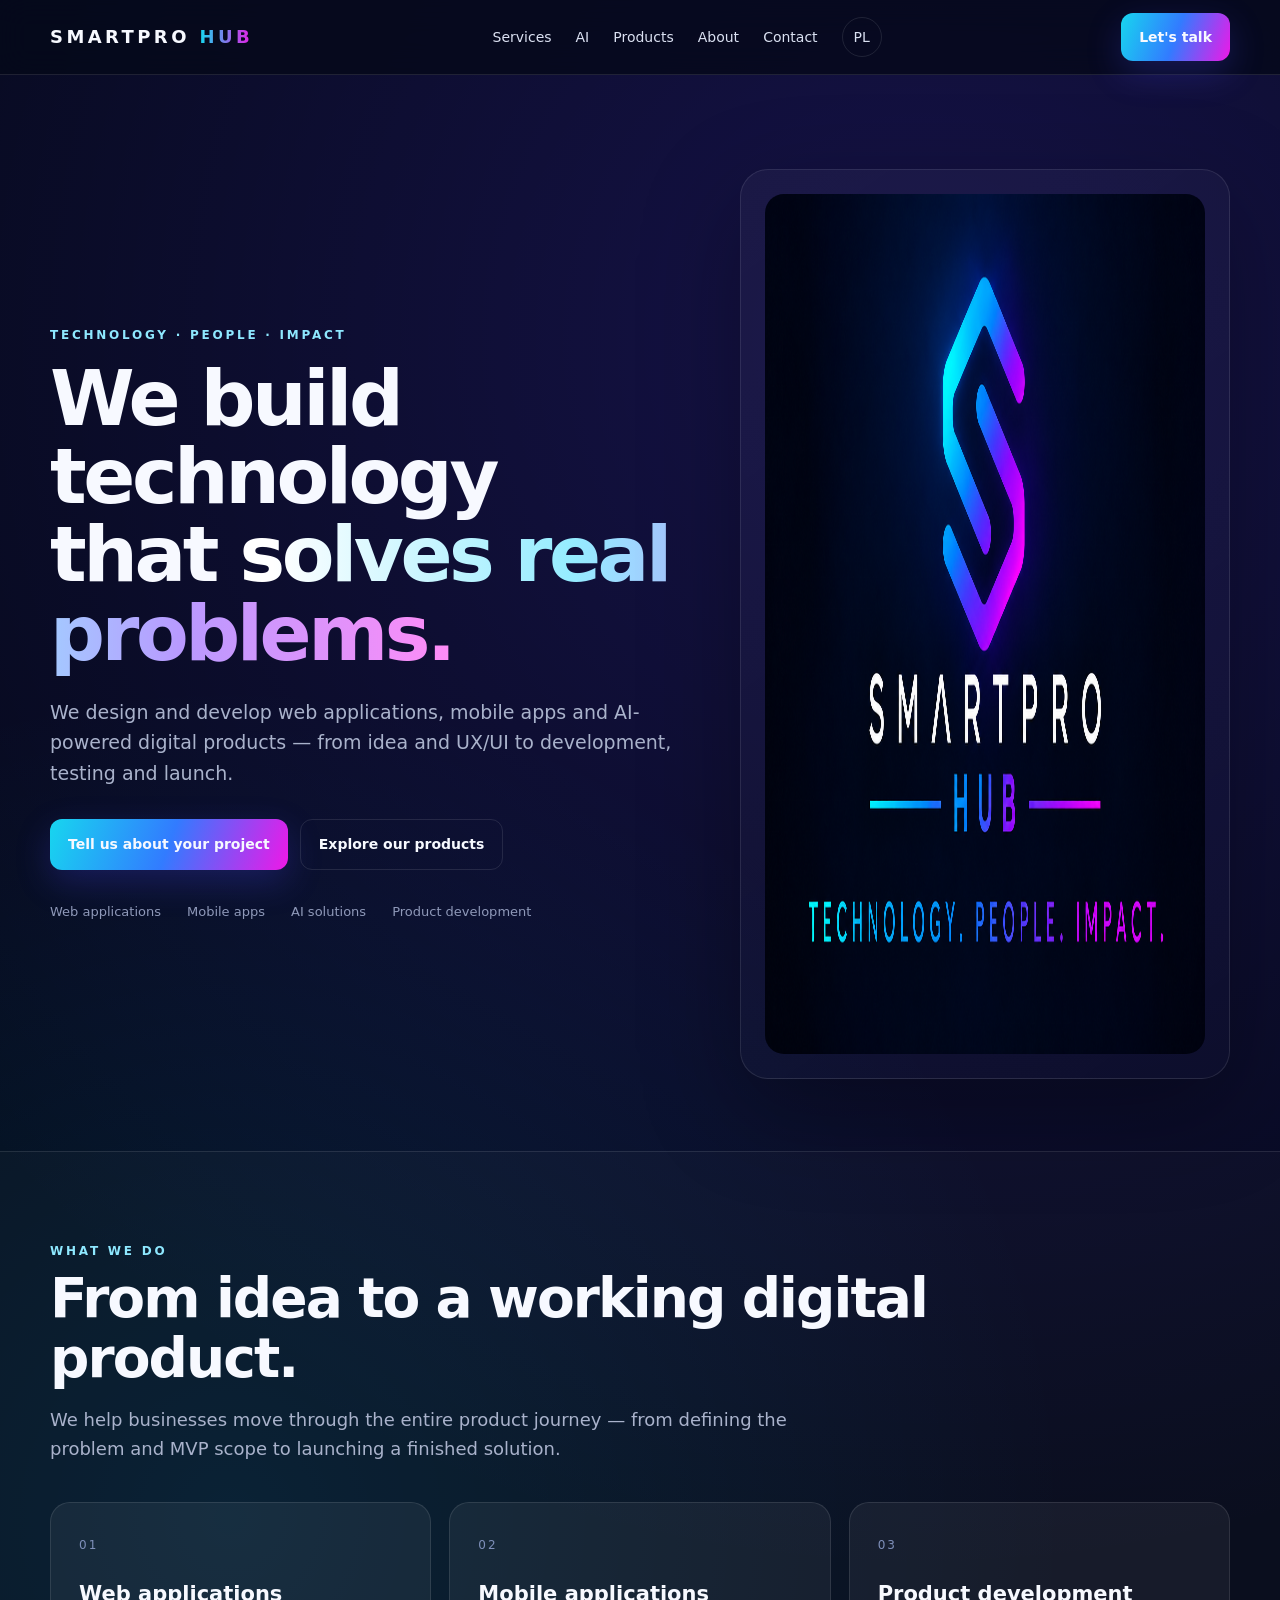
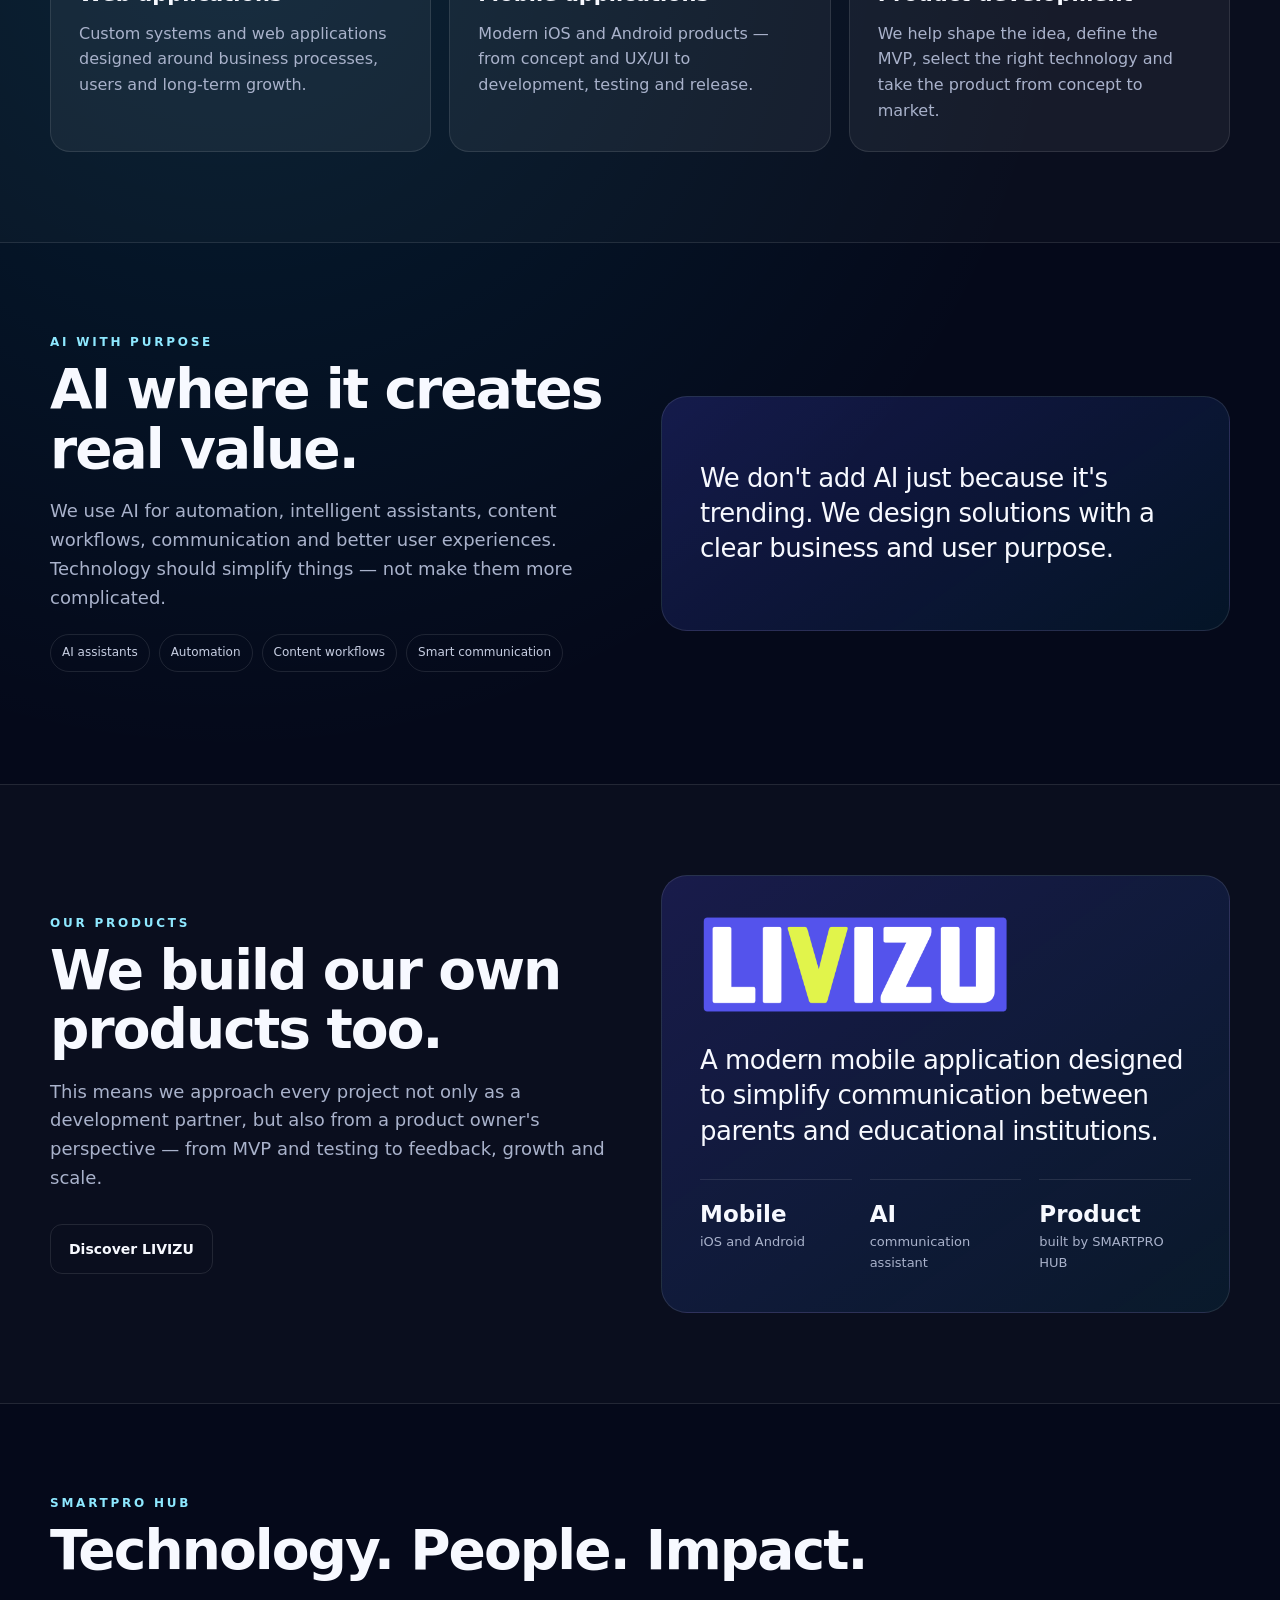
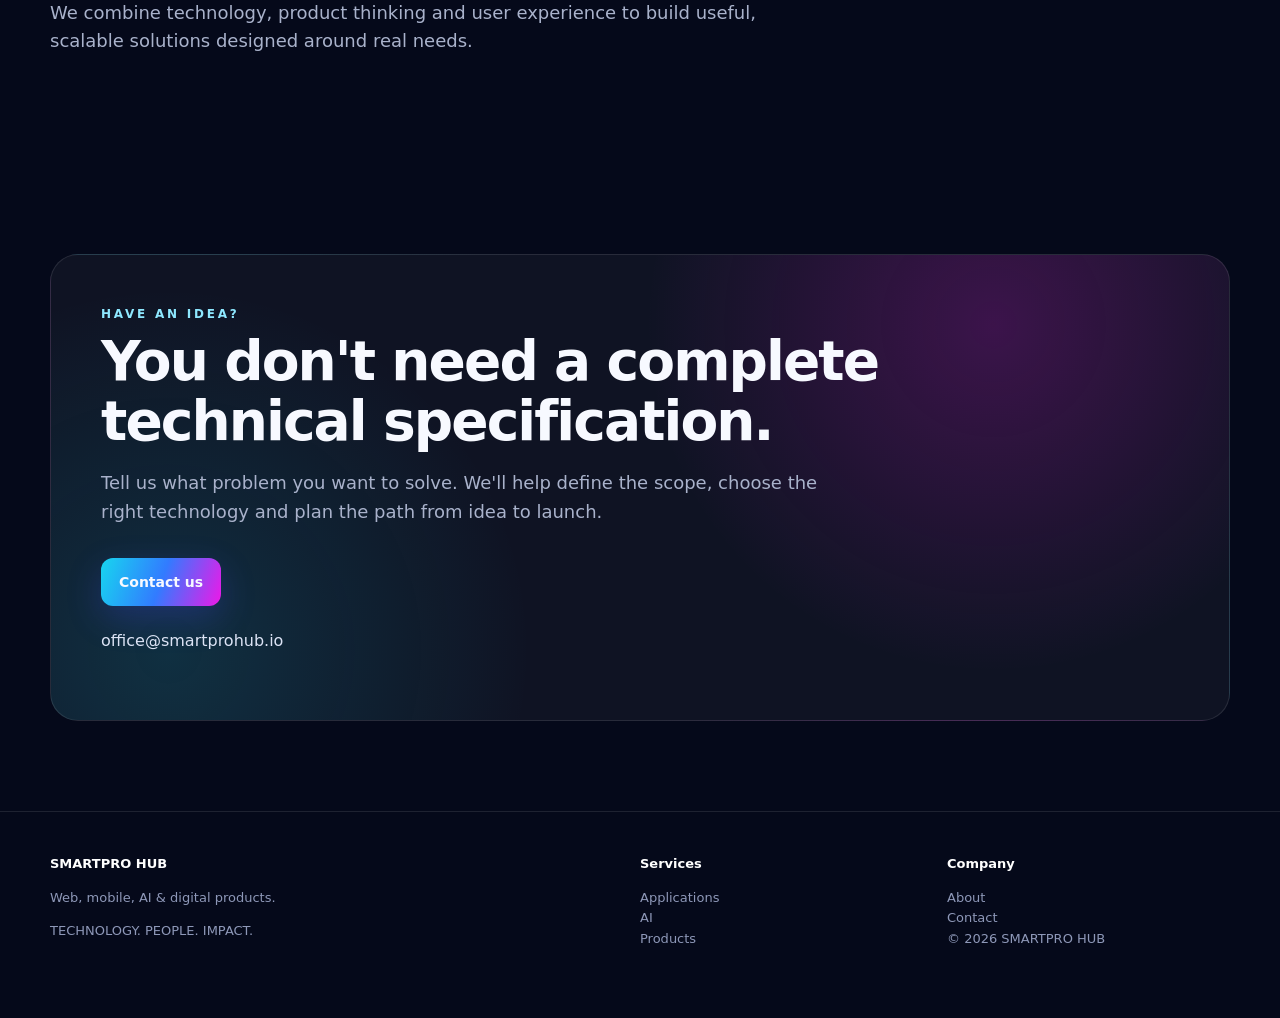
==== en/index.html @ 70608270 "Update contact email address" ====
<!doctype html><html lang="en"><head><meta charset="utf-8"><meta name="viewport" content="width=device-width,initial-scale=1"><title>SMARTPRO HUB | Web, Mobile & AI Development</title><meta name="description" content="SMARTPRO HUB designs and develops web and mobile applications and AI-powered digital products. From idea and UX/UI to development, testing and launch."><meta name="robots" content="index,follow,max-image-preview:large"><link rel="canonical" href="https://smartprohub.io/en/"><link rel="alternate" hreflang="pl" href="https://smartprohub.io/"><link rel="alternate" hreflang="en" href="https://smartprohub.io/en/"><link rel="alternate" hreflang="x-default" href="https://smartprohub.io/"><meta property="og:type" content="website"><meta property="og:title" content="SMARTPRO HUB | Web, Mobile & AI Development"><meta property="og:description" content="We build web applications, mobile apps and AI-powered digital products."><meta property="og:url" content="https://smartprohub.io/en/"><meta property="og:image" content="https://smartprohub.io/assets/smartprohub-logo.png"><meta name="twitter:card" content="summary_large_image"><link rel="stylesheet" href="/assets/style.css"><script type="application/ld+json">{"@context":"https://schema.org","@type":"Organization","name":"SMARTPRO HUB","url":"https://smartprohub.io/","logo":"https://smartprohub.io/assets/smartprohub-logo.png","description":"Web and mobile application development and AI-powered digital products."}</script></head><body>
<header class="nav"><div class="container navin"><a class="brand" href="/en/">SMARTPRO <span>HUB</span></a><nav class="menu"><a href="#services">Services</a><a href="#ai">AI</a><a href="#products">Products</a><a href="#about">About</a><a href="#contact">Contact</a><a class="lang" href="/" hreflang="pl">PL</a></nav><a class="navcta" href="#contact">Let's talk</a><a class="mobile lang" href="/">PL</a></div></header>
<main><section class="hero"><div class="container hero-grid"><div><div class="eyebrow">TECHNOLOGY · PEOPLE · IMPACT</div><h1>We build technology that <span class="gradient">solves real problems.</span></h1><p class="lead">We design and develop web applications, mobile apps and AI-powered digital products — from idea and UX/UI to development, testing and launch.</p><div class="actions"><a class="btn" href="#contact">Tell us about your project</a><a class="btn alt" href="#products">Explore our products</a></div><div class="trust"><span>Web applications</span><span>Mobile apps</span><span>AI solutions</span><span>Product development</span></div></div><div class="hero-logo"><img src="/assets/smartprohub-logo.png" alt="SMARTPRO HUB — Technology. People. Impact." width="1720" height="860"></div></div></section>
<section id="services" class="section altbg"><div class="container"><div class="eyebrow">What we do</div><h2>From idea to a working digital product.</h2><p class="section-intro">We help businesses move through the entire product journey — from defining the problem and MVP scope to launching a finished solution.</p><div class="cards"><article class="card"><span class="num">01</span><h3>Web applications</h3><p>Custom systems and web applications designed around business processes, users and long-term growth.</p></article><article class="card"><span class="num">02</span><h3>Mobile applications</h3><p>Modern iOS and Android products — from concept and UX/UI to development, testing and release.</p></article><article class="card"><span class="num">03</span><h3>Product development</h3><p>We help shape the idea, define the MVP, select the right technology and take the product from concept to market.</p></article></div></div></section>
<section id="ai" class="section"><div class="container two"><div><div class="eyebrow">AI with purpose</div><h2>AI where it creates real value.</h2><p class="section-intro">We use AI for automation, intelligent assistants, content workflows, communication and better user experiences. Technology should simplify things — not make them more complicated.</p><div class="tags"><span class="tag">AI assistants</span><span class="tag">Automation</span><span class="tag">Content workflows</span><span class="tag">Smart communication</span></div></div><div class="productbox"><p class="quote">We don't add AI just because it's trending. We design solutions with a clear business and user purpose.</p></div></div></section>
<section id="products" class="section altbg"><div class="container two"><div><div class="eyebrow">Our products</div><h2>We build our own products too.</h2><p class="section-intro">This means we approach every project not only as a development partner, but also from a product owner's perspective — from MVP and testing to feedback, growth and scale.</p><div class="actions"><a class="btn alt" href="https://livizu.pl/" target="_blank" rel="noopener">Discover LIVIZU</a></div></div><div class="productbox"><img class="productlogo" src="/assets/livizu-logo.png" alt="LIVIZU"><p class="quote">A modern mobile application designed to simplify communication between parents and educational institutions.</p><div class="stats"><div class="stat"><b>Mobile</b><span>iOS and Android</span></div><div class="stat"><b>AI</b><span>communication assistant</span></div><div class="stat"><b>Product</b><span>built by SMARTPRO HUB</span></div></div></div></div></section>
<section id="about" class="section"><div class="container"><div class="eyebrow">SMARTPRO HUB</div><h2>Technology. People. Impact.</h2><p class="section-intro">We combine technology, product thinking and user experience to build useful, scalable solutions designed around real needs.</p></div></section>
<section id="contact" class="section"><div class="container cta"><div class="eyebrow">Have an idea?</div><h2>You don't need a complete technical specification.</h2><p class="section-intro">Tell us what problem you want to solve. We'll help define the scope, choose the right technology and plan the path from idea to launch.</p><div class="actions"><a class="btn" href="mailto:office@smartprohub.io?subject=Project%20inquiry">Contact us</a></div><p class="contactline">office@smartprohub.io</p></div></section></main>
<footer class="footer"><div class="container footer-grid"><div><strong>SMARTPRO HUB</strong><p>Web, mobile, AI & digital products.</p><p>TECHNOLOGY. PEOPLE. IMPACT.</p></div><div><strong>Services</strong><p><a href="#services">Applications</a><br><a href="#ai">AI</a><br><a href="#products">Products</a></p></div><div><strong>Company</strong><p><a href="#about">About</a><br><a href="#contact">Contact</a><br>© <span data-year></span> SMARTPRO HUB</p></div></div></footer><script src="/assets/app.js"></script></body></html>
---- assets/style.css ----
:root{--bg:#05091a;--bg2:#0a1028;--text:#f7f9ff;--muted:#a9b2cb;--line:rgba(255,255,255,.10);--cyan:#17d6ef;--blue:#327bff;--violet:#7e45ff;--magenta:#ef18e7;--card:rgba(255,255,255,.055);--max:1180px}
*{box-sizing:border-box}html{scroll-behavior:smooth}body{margin:0;font-family:Inter,ui-sans-serif,system-ui,-apple-system,BlinkMacSystemFont,"Segoe UI",sans-serif;background:radial-gradient(circle at 72% 8%,rgba(88,55,255,.20),transparent 31%),radial-gradient(circle at 18% 36%,rgba(0,216,255,.10),transparent 29%),var(--bg);color:var(--text);line-height:1.6}a{color:inherit;text-decoration:none}img{max-width:100%;display:block}.container{width:min(calc(100% - 40px),var(--max));margin:auto}.nav{position:sticky;top:0;z-index:50;background:rgba(5,9,26,.82);backdrop-filter:blur(15px);border-bottom:1px solid var(--line)}.navin{height:74px;display:flex;align-items:center;justify-content:space-between;gap:24px}.brand{font-weight:800;letter-spacing:.19em;font-size:18px}.brand span{background:linear-gradient(90deg,var(--cyan),var(--magenta));-webkit-background-clip:text;color:transparent}.menu{display:flex;gap:24px;align-items:center;font-size:14px;color:#dbe1f2}.menu a:hover{color:#fff}.lang{border:1px solid var(--line);padding:8px 11px;border-radius:999px}.navcta,.btn{display:inline-flex;align-items:center;justify-content:center;padding:13px 18px;border-radius:12px;font-weight:800;font-size:14px;background:linear-gradient(110deg,var(--cyan),var(--blue),var(--magenta));box-shadow:0 12px 35px rgba(76,69,255,.24)}.btn.alt{background:transparent;border:1px solid var(--line);box-shadow:none}.hero{padding:94px 0 72px;min-height:78vh;display:flex;align-items:center}.hero-grid{display:grid;grid-template-columns:1.12fr .88fr;gap:66px;align-items:center}.eyebrow{text-transform:uppercase;letter-spacing:.23em;font-size:12px;color:#8ee8ff;font-weight:800}.hero h1{font-size:clamp(48px,6vw,78px);line-height:1.02;letter-spacing:-.045em;margin:15px 0 24px;max-width:850px}.gradient{background:linear-gradient(90deg,#fff 4%,#95ecff 40%,#b89aff 67%,#ff8cf7);-webkit-background-clip:text;color:transparent}.lead{font-size:19px;color:var(--muted);max-width:720px}.actions{display:flex;gap:12px;margin-top:31px;flex-wrap:wrap}.hero-logo{border:1px solid var(--line);background:linear-gradient(145deg,rgba(255,255,255,.035),rgba(255,255,255,.01));border-radius:28px;padding:24px;box-shadow:0 30px 100px rgba(0,0,0,.32)}.hero-logo img{border-radius:19px}.trust{display:flex;gap:26px;flex-wrap:wrap;margin-top:32px;color:#8f99b9;font-size:13px}.section{padding:90px 0}.section.altbg{background:rgba(255,255,255,.018);border-top:1px solid var(--line);border-bottom:1px solid var(--line)}.section h2{font-size:clamp(34px,4.3vw,56px);line-height:1.08;letter-spacing:-.035em;margin:8px 0 17px;max-width:900px}.section-intro{color:var(--muted);max-width:760px;font-size:18px}.cards{display:grid;grid-template-columns:repeat(3,1fr);gap:18px;margin-top:38px}.card{background:var(--card);border:1px solid var(--line);border-radius:20px;padding:28px;min-height:230px;transition:.25s}.card:hover{transform:translateY(-4px);border-color:rgba(100,154,255,.38)}.num{font-size:12px;letter-spacing:.17em;color:#7e8fb9}.card h3{font-size:21px;margin:22px 0 9px}.card p{color:var(--muted);margin:0}.two{display:grid;grid-template-columns:1fr 1fr;gap:42px;align-items:center}.productbox{background:linear-gradient(145deg,rgba(83,81,255,.20),rgba(0,213,255,.06));border:1px solid var(--line);border-radius:26px;padding:38px}.productlogo{width:310px;max-width:80%;margin-bottom:28px}.tags{display:flex;flex-wrap:wrap;gap:9px;margin:22px 0}.tag{padding:8px 11px;border-radius:999px;border:1px solid var(--line);font-size:12px;color:#c7cee2}.quote{font-size:26px;line-height:1.35;letter-spacing:-.02em}.stats{display:grid;grid-template-columns:repeat(3,1fr);gap:18px;margin-top:30px}.stat{border-top:1px solid var(--line);padding-top:16px}.stat b{font-size:23px}.stat span{display:block;color:var(--muted);font-size:13px}.cta{padding:50px;border:1px solid var(--line);border-radius:28px;background:radial-gradient(circle at 80% 15%,rgba(238,22,231,.20),transparent 34%),radial-gradient(circle at 10% 85%,rgba(18,214,239,.15),transparent 32%),rgba(255,255,255,.045)}.contactline{margin-top:22px;color:#dce3f5}.contactline a{border-bottom:1px solid rgba(255,255,255,.28)}.footer{padding:42px 0 55px;color:#8e98b8;font-size:13px;border-top:1px solid var(--line)}.footer-grid{display:grid;grid-template-columns:2fr 1fr 1fr;gap:24px}.footer strong{color:#fff}.mobile{display:none}@media(max-width:900px){.menu{display:none}.mobile{display:inline}.hero{padding-top:65px}.hero-grid,.two{grid-template-columns:1fr}.hero-logo{max-width:650px}.cards{grid-template-columns:1fr}.stats{grid-template-columns:1fr}.footer-grid{grid-template-columns:1fr}.section{padding:68px 0}.cta{padding:32px}.brand{font-size:16px}}@media(max-width:540px){.container{width:min(calc(100% - 28px),var(--max))}.hero h1{font-size:44px}.navcta{display:none}.hero-logo{padding:10px}.section h2{font-size:36px}}
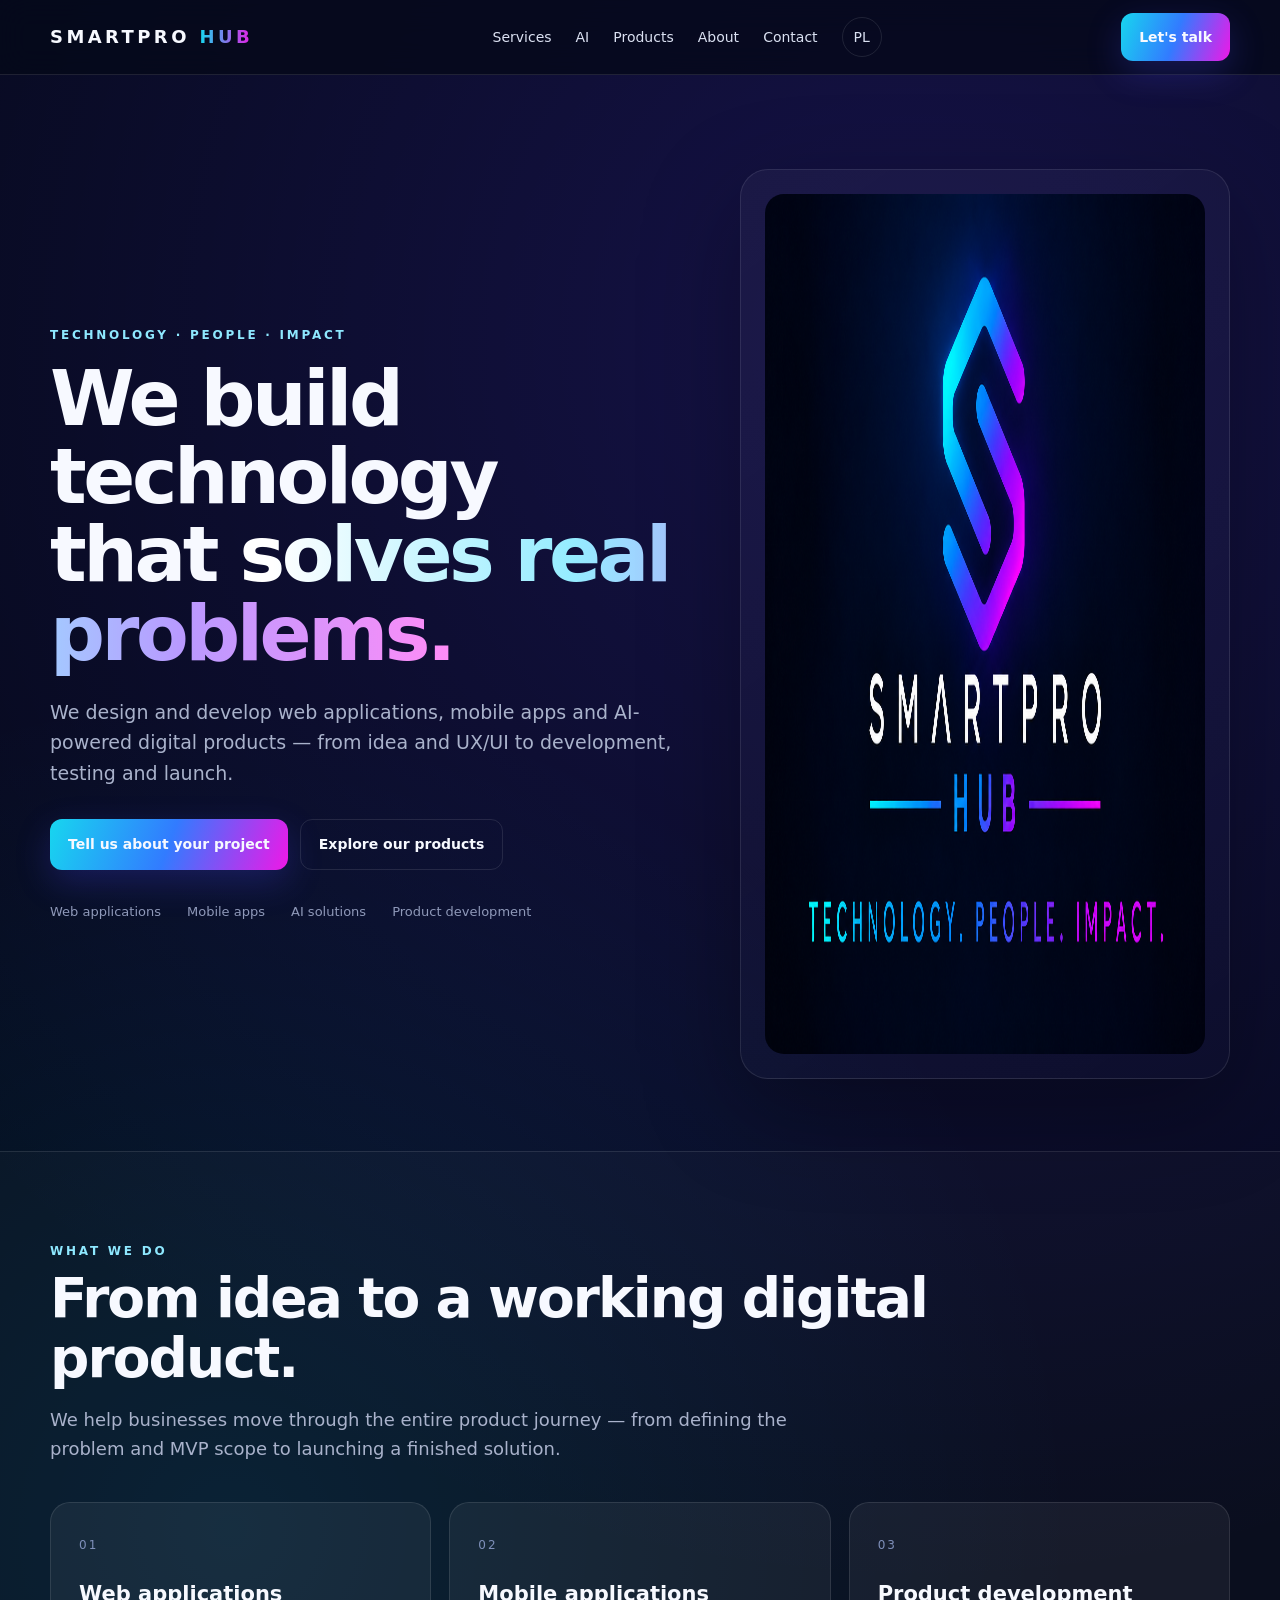
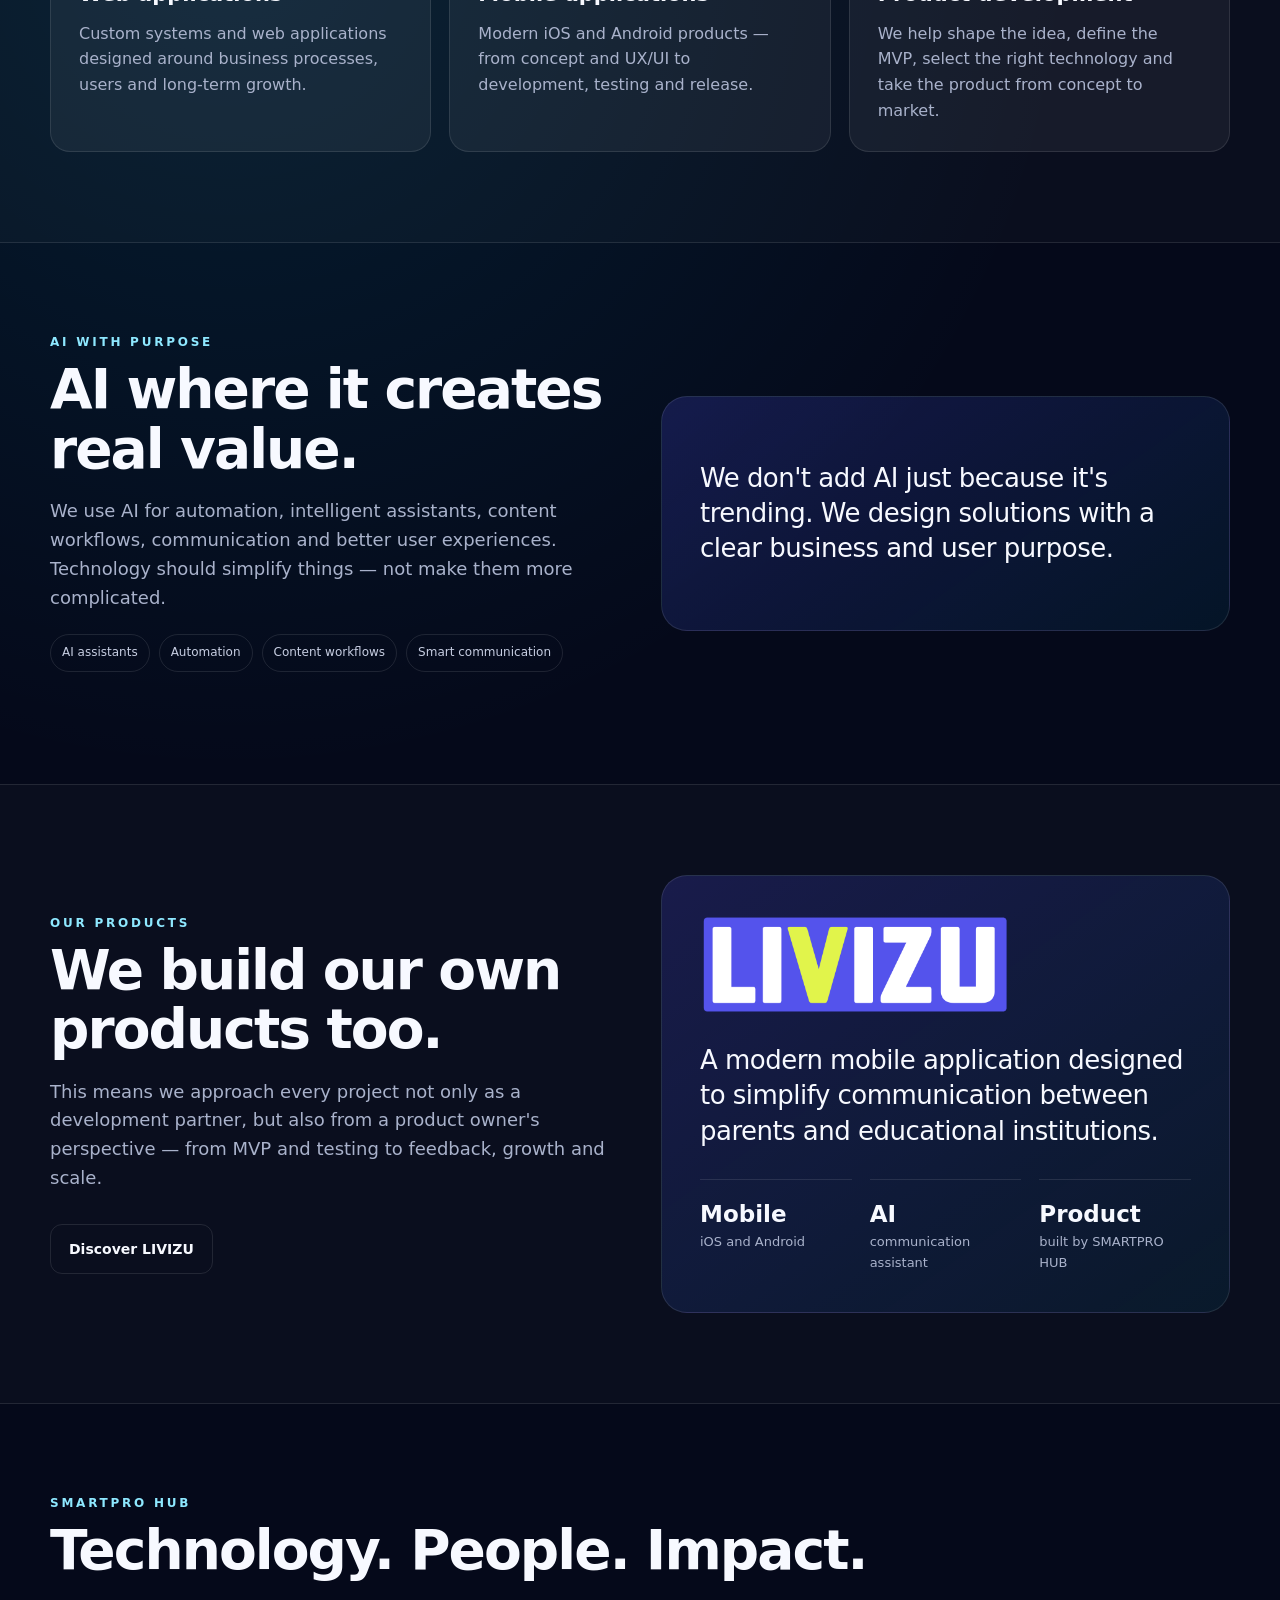
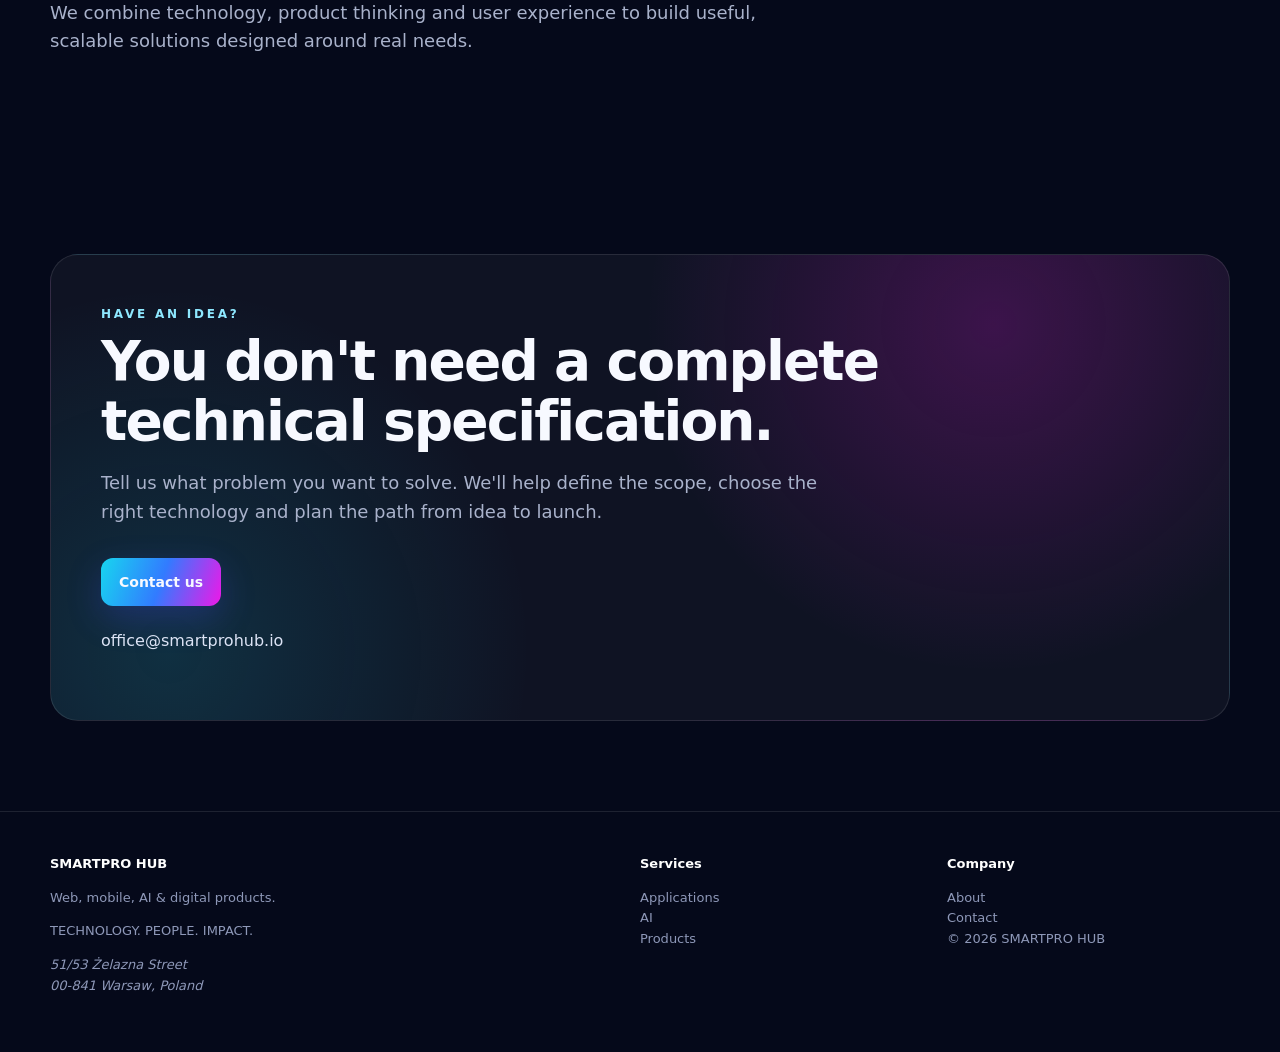
==== commit 9edc5e5c: "Add company address to footer" ====
--- a/en/index.html
+++ b/en/index.html
@@ -6,4 +6,4 @@
 <section id="products" class="section altbg"><div class="container two"><div><div class="eyebrow">Our products</div><h2>We build our own products too.</h2><p class="section-intro">This means we approach every project not only as a development partner, but also from a product owner's perspective — from MVP and testing to feedback, growth and scale.</p><div class="actions"><a class="btn alt" href="https://livizu.pl/" target="_blank" rel="noopener">Discover LIVIZU</a></div></div><div class="productbox"><img class="productlogo" src="/assets/livizu-logo.png" alt="LIVIZU"><p class="quote">A modern mobile application designed to simplify communication between parents and educational institutions.</p><div class="stats"><div class="stat"><b>Mobile</b><span>iOS and Android</span></div><div class="stat"><b>AI</b><span>communication assistant</span></div><div class="stat"><b>Product</b><span>built by SMARTPRO HUB</span></div></div></div></div></section>
 <section id="about" class="section"><div class="container"><div class="eyebrow">SMARTPRO HUB</div><h2>Technology. People. Impact.</h2><p class="section-intro">We combine technology, product thinking and user experience to build useful, scalable solutions designed around real needs.</p></div></section>
 <section id="contact" class="section"><div class="container cta"><div class="eyebrow">Have an idea?</div><h2>You don't need a complete technical specification.</h2><p class="section-intro">Tell us what problem you want to solve. We'll help define the scope, choose the right technology and plan the path from idea to launch.</p><div class="actions"><a class="btn" href="mailto:office@smartprohub.io?subject=Project%20inquiry">Contact us</a></div><p class="contactline">office@smartprohub.io</p></div></section></main>
-<footer class="footer"><div class="container footer-grid"><div><strong>SMARTPRO HUB</strong><p>Web, mobile, AI & digital products.</p><p>TECHNOLOGY. PEOPLE. IMPACT.</p></div><div><strong>Services</strong><p><a href="#services">Applications</a><br><a href="#ai">AI</a><br><a href="#products">Products</a></p></div><div><strong>Company</strong><p><a href="#about">About</a><br><a href="#contact">Contact</a><br>© <span data-year></span> SMARTPRO HUB</p></div></div></footer><script src="/assets/app.js"></script></body></html>
+<footer class="footer"><div class="container footer-grid"><div><strong>SMARTPRO HUB</strong><p>Web, mobile, AI & digital products.</p><p>TECHNOLOGY. PEOPLE. IMPACT.</p><address>51/53 Żelazna Street<br>00-841 Warsaw, Poland</address></div><div><strong>Services</strong><p><a href="#services">Applications</a><br><a href="#ai">AI</a><br><a href="#products">Products</a></p></div><div><strong>Company</strong><p><a href="#about">About</a><br><a href="#contact">Contact</a><br>© <span data-year></span> SMARTPRO HUB</p></div></div></footer><script src="/assets/app.js"></script></body></html>
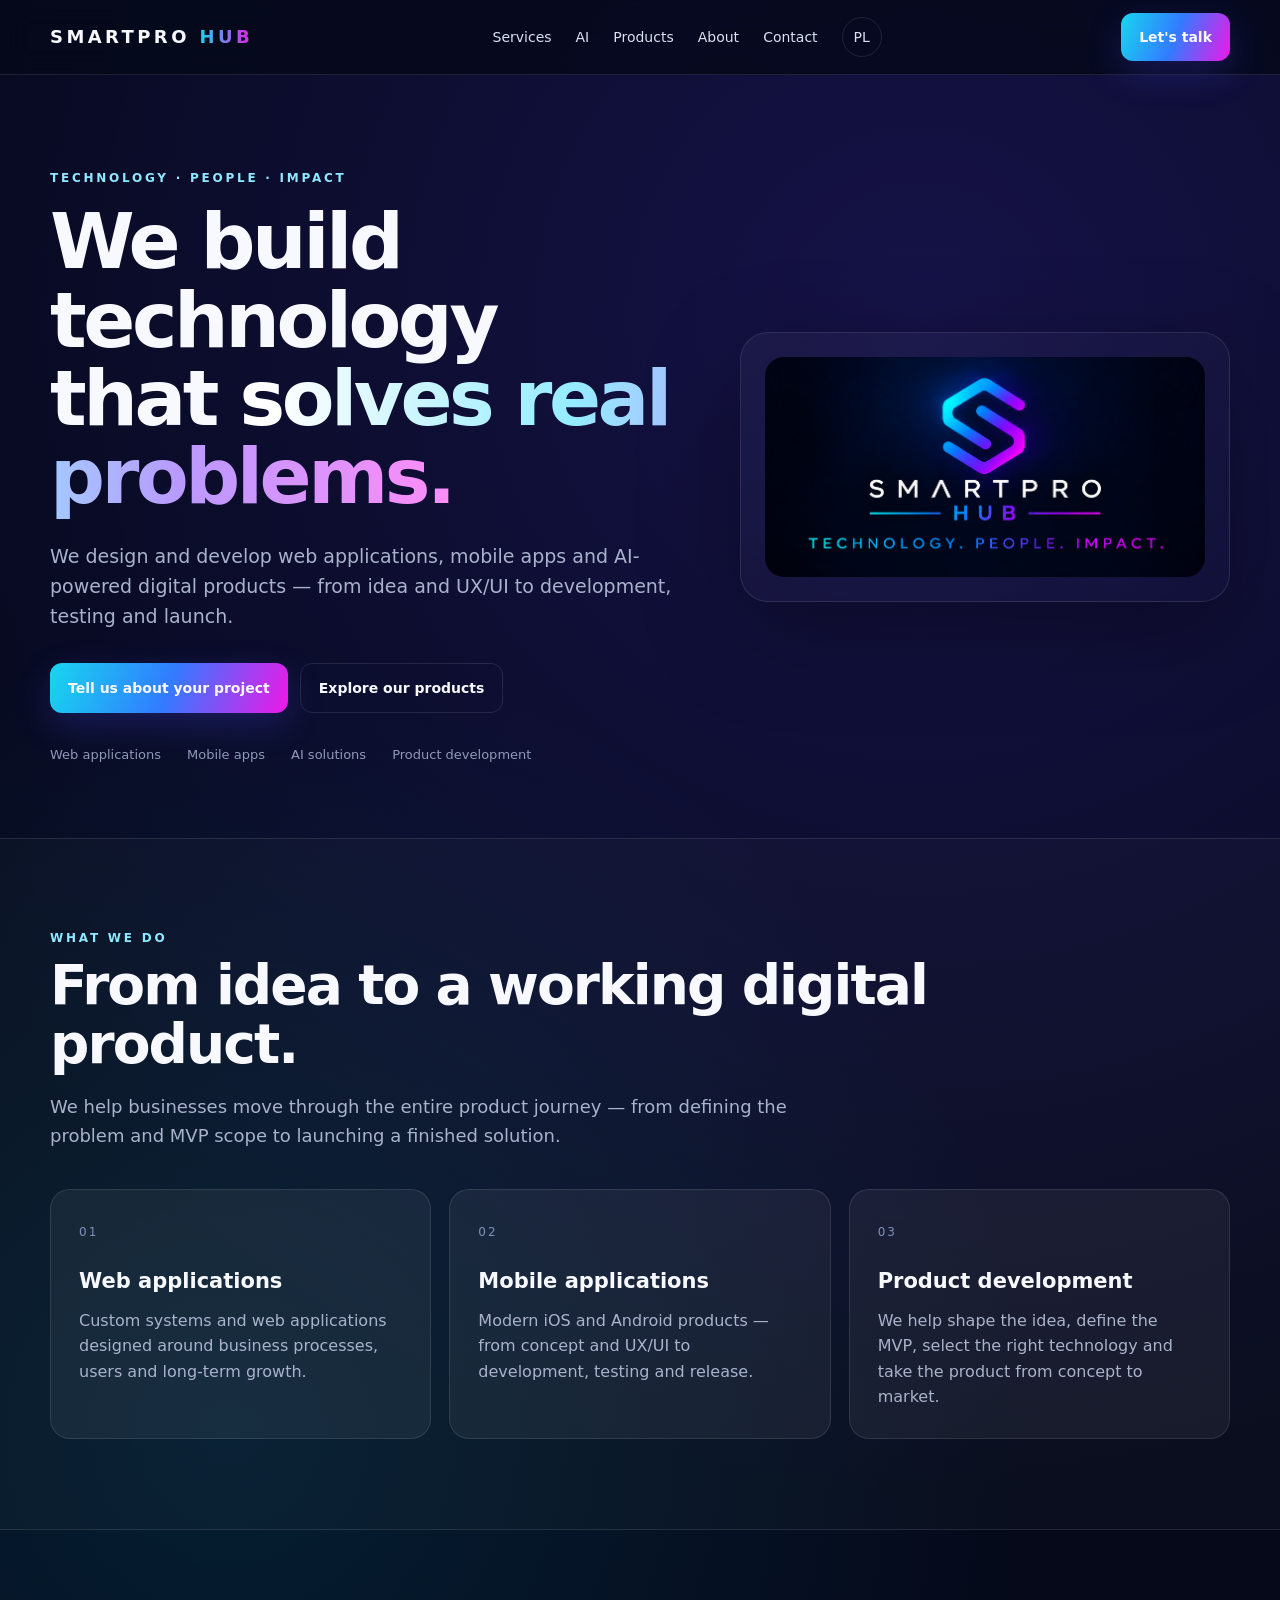
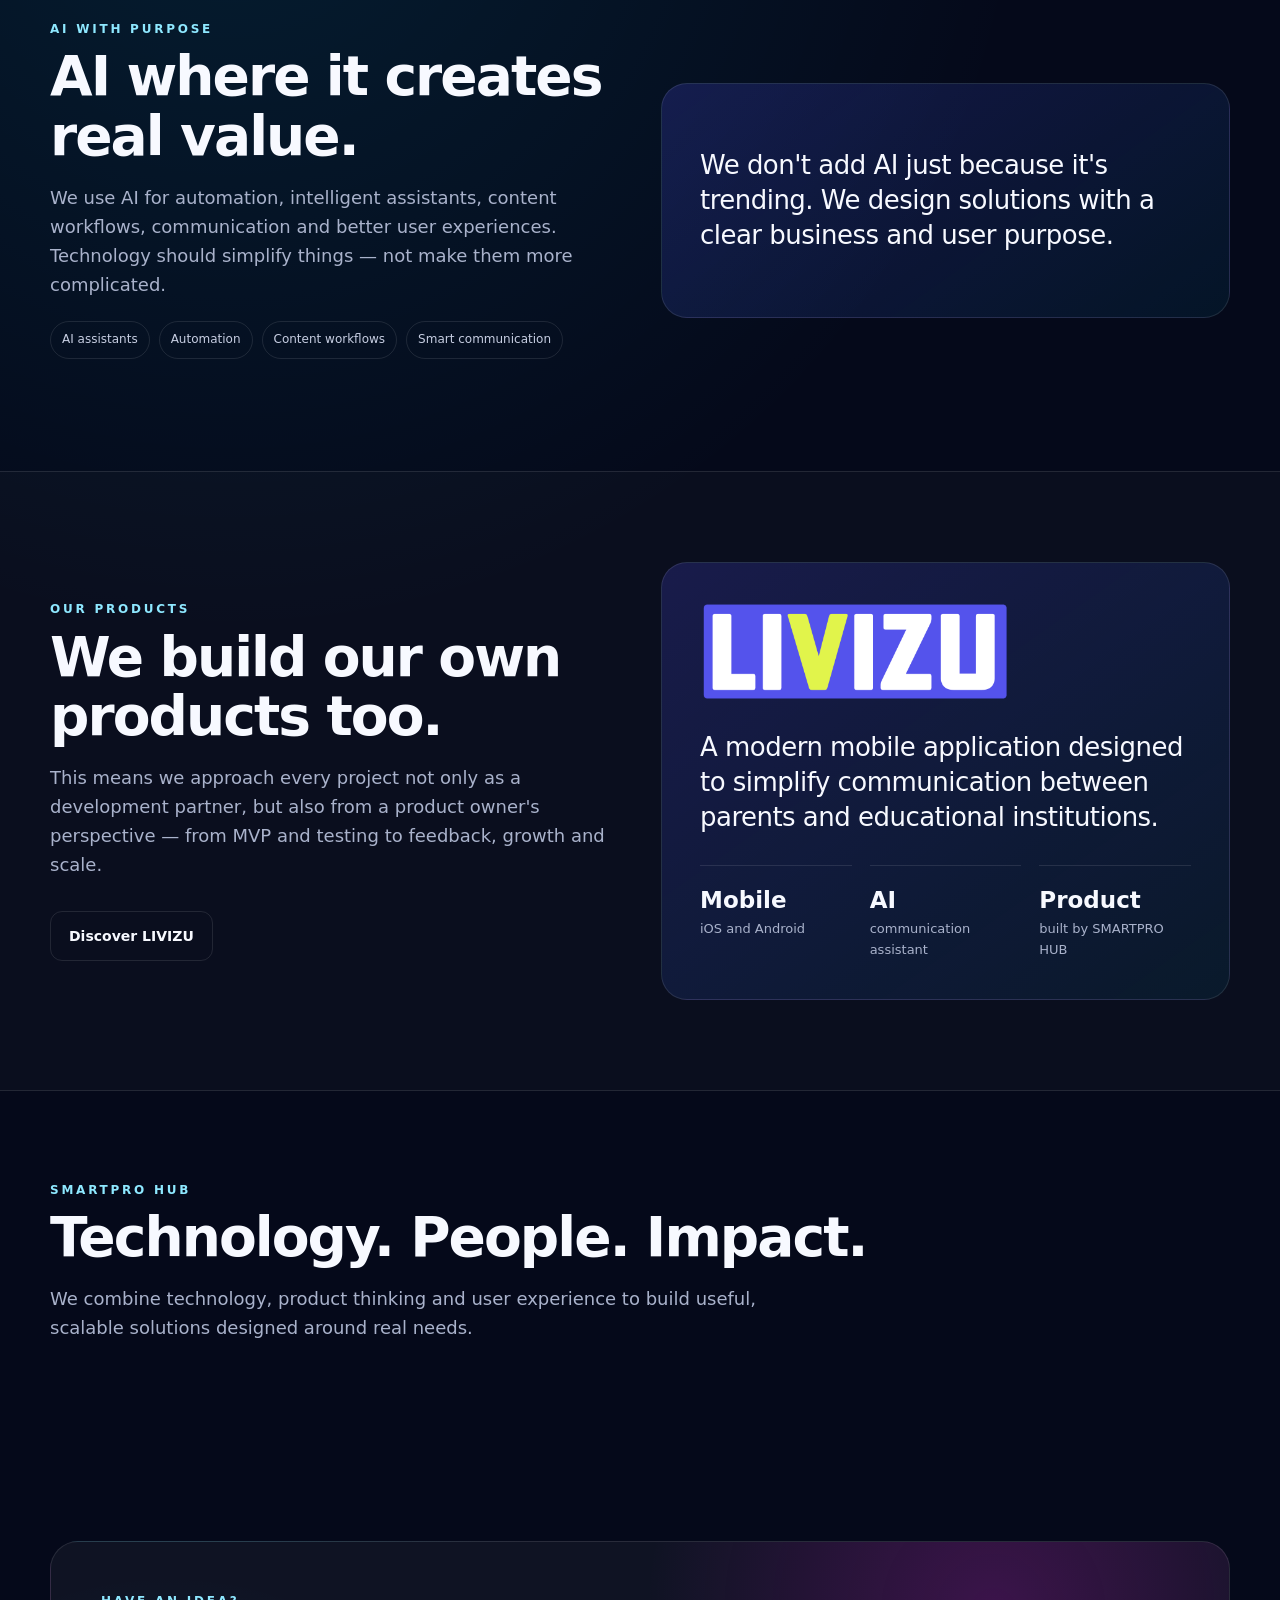
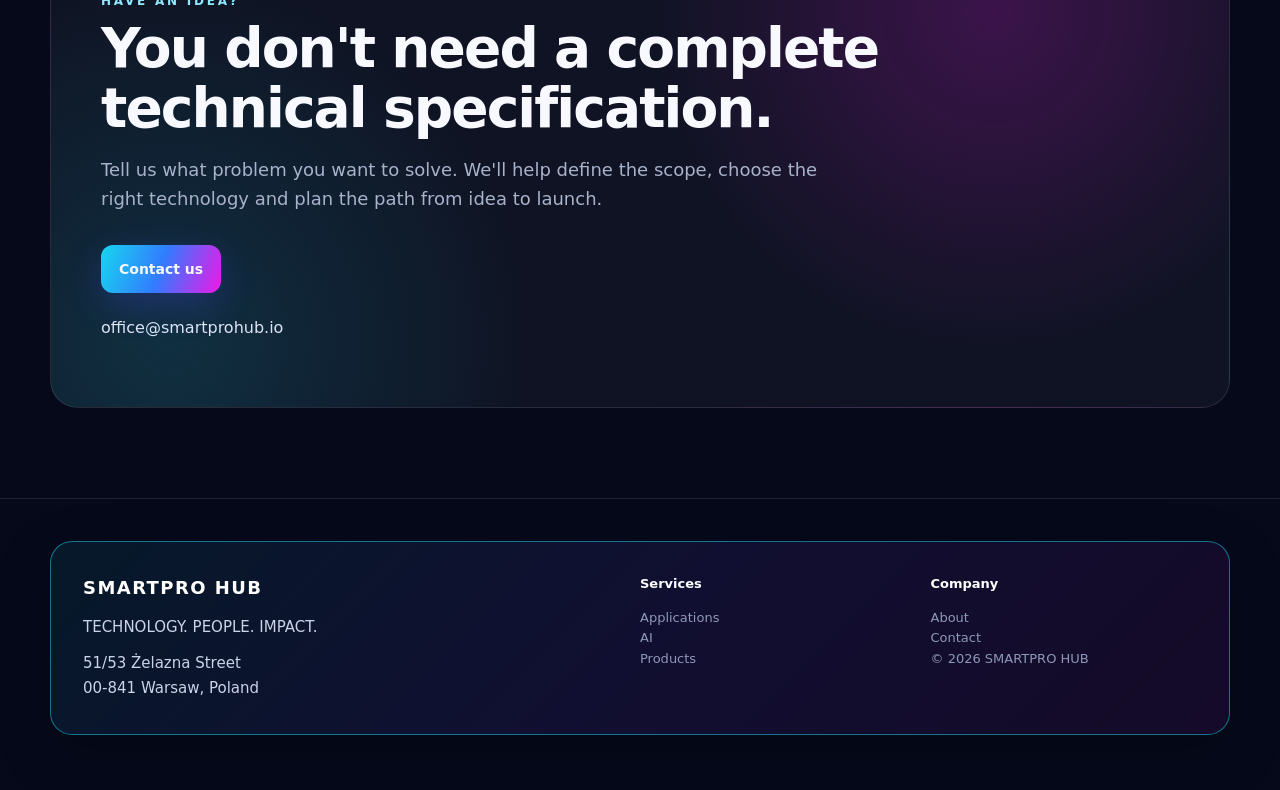
==== commit 13a44d25: "Restyle company footer details" ====
--- a/en/index.html
+++ b/en/index.html
@@ -6,4 +6,4 @@
 <section id="products" class="section altbg"><div class="container two"><div><div class="eyebrow">Our products</div><h2>We build our own products too.</h2><p class="section-intro">This means we approach every project not only as a development partner, but also from a product owner's perspective — from MVP and testing to feedback, growth and scale.</p><div class="actions"><a class="btn alt" href="https://livizu.pl/" target="_blank" rel="noopener">Discover LIVIZU</a></div></div><div class="productbox"><img class="productlogo" src="/assets/livizu-logo.png" alt="LIVIZU"><p class="quote">A modern mobile application designed to simplify communication between parents and educational institutions.</p><div class="stats"><div class="stat"><b>Mobile</b><span>iOS and Android</span></div><div class="stat"><b>AI</b><span>communication assistant</span></div><div class="stat"><b>Product</b><span>built by SMARTPRO HUB</span></div></div></div></div></section>
 <section id="about" class="section"><div class="container"><div class="eyebrow">SMARTPRO HUB</div><h2>Technology. People. Impact.</h2><p class="section-intro">We combine technology, product thinking and user experience to build useful, scalable solutions designed around real needs.</p></div></section>
 <section id="contact" class="section"><div class="container cta"><div class="eyebrow">Have an idea?</div><h2>You don't need a complete technical specification.</h2><p class="section-intro">Tell us what problem you want to solve. We'll help define the scope, choose the right technology and plan the path from idea to launch.</p><div class="actions"><a class="btn" href="mailto:office@smartprohub.io?subject=Project%20inquiry">Contact us</a></div><p class="contactline">office@smartprohub.io</p></div></section></main>
-<footer class="footer"><div class="container footer-grid"><div><strong>SMARTPRO HUB</strong><p>Web, mobile, AI & digital products.</p><p>TECHNOLOGY. PEOPLE. IMPACT.</p><address>51/53 Żelazna Street<br>00-841 Warsaw, Poland</address></div><div><strong>Services</strong><p><a href="#services">Applications</a><br><a href="#ai">AI</a><br><a href="#products">Products</a></p></div><div><strong>Company</strong><p><a href="#about">About</a><br><a href="#contact">Contact</a><br>© <span data-year></span> SMARTPRO HUB</p></div></div></footer><script src="/assets/app.js"></script></body></html>
+<footer class="footer"><div class="container footer-grid"><div class="footer-brand"><strong>SMARTPRO HUB</strong><p>TECHNOLOGY. PEOPLE. IMPACT.</p><address>51/53 Żelazna Street<br>00-841 Warsaw, Poland</address></div><div><strong>Services</strong><p><a href="#services">Applications</a><br><a href="#ai">AI</a><br><a href="#products">Products</a></p></div><div><strong>Company</strong><p><a href="#about">About</a><br><a href="#contact">Contact</a><br>© <span data-year></span> SMARTPRO HUB</p></div></div></footer><script src="/assets/app.js"></script></body></html>
--- a/assets/style.css
+++ b/assets/style.css
@@ -1,2 +1,4 @@
 :root{--bg:#05091a;--bg2:#0a1028;--text:#f7f9ff;--muted:#a9b2cb;--line:rgba(255,255,255,.10);--cyan:#17d6ef;--blue:#327bff;--violet:#7e45ff;--magenta:#ef18e7;--card:rgba(255,255,255,.055);--max:1180px}
 *{box-sizing:border-box}html{scroll-behavior:smooth}body{margin:0;font-family:Inter,ui-sans-serif,system-ui,-apple-system,BlinkMacSystemFont,"Segoe UI",sans-serif;background:radial-gradient(circle at 72% 8%,rgba(88,55,255,.20),transparent 31%),radial-gradient(circle at 18% 36%,rgba(0,216,255,.10),transparent 29%),var(--bg);color:var(--text);line-height:1.6}a{color:inherit;text-decoration:none}img{max-width:100%;display:block}.container{width:min(calc(100% - 40px),var(--max));margin:auto}.nav{position:sticky;top:0;z-index:50;background:rgba(5,9,26,.82);backdrop-filter:blur(15px);border-bottom:1px solid var(--line)}.navin{height:74px;display:flex;align-items:center;justify-content:space-between;gap:24px}.brand{font-weight:800;letter-spacing:.19em;font-size:18px}.brand span{background:linear-gradient(90deg,var(--cyan),var(--magenta));-webkit-background-clip:text;color:transparent}.menu{display:flex;gap:24px;align-items:center;font-size:14px;color:#dbe1f2}.menu a:hover{color:#fff}.lang{border:1px solid var(--line);padding:8px 11px;border-radius:999px}.navcta,.btn{display:inline-flex;align-items:center;justify-content:center;padding:13px 18px;border-radius:12px;font-weight:800;font-size:14px;background:linear-gradient(110deg,var(--cyan),var(--blue),var(--magenta));box-shadow:0 12px 35px rgba(76,69,255,.24)}.btn.alt{background:transparent;border:1px solid var(--line);box-shadow:none}.hero{padding:94px 0 72px;min-height:78vh;display:flex;align-items:center}.hero-grid{display:grid;grid-template-columns:1.12fr .88fr;gap:66px;align-items:center}.eyebrow{text-transform:uppercase;letter-spacing:.23em;font-size:12px;color:#8ee8ff;font-weight:800}.hero h1{font-size:clamp(48px,6vw,78px);line-height:1.02;letter-spacing:-.045em;margin:15px 0 24px;max-width:850px}.gradient{background:linear-gradient(90deg,#fff 4%,#95ecff 40%,#b89aff 67%,#ff8cf7);-webkit-background-clip:text;color:transparent}.lead{font-size:19px;color:var(--muted);max-width:720px}.actions{display:flex;gap:12px;margin-top:31px;flex-wrap:wrap}.hero-logo{border:1px solid var(--line);background:linear-gradient(145deg,rgba(255,255,255,.035),rgba(255,255,255,.01));border-radius:28px;padding:24px;box-shadow:0 30px 100px rgba(0,0,0,.32)}.hero-logo img{border-radius:19px}.trust{display:flex;gap:26px;flex-wrap:wrap;margin-top:32px;color:#8f99b9;font-size:13px}.section{padding:90px 0}.section.altbg{background:rgba(255,255,255,.018);border-top:1px solid var(--line);border-bottom:1px solid var(--line)}.section h2{font-size:clamp(34px,4.3vw,56px);line-height:1.08;letter-spacing:-.035em;margin:8px 0 17px;max-width:900px}.section-intro{color:var(--muted);max-width:760px;font-size:18px}.cards{display:grid;grid-template-columns:repeat(3,1fr);gap:18px;margin-top:38px}.card{background:var(--card);border:1px solid var(--line);border-radius:20px;padding:28px;min-height:230px;transition:.25s}.card:hover{transform:translateY(-4px);border-color:rgba(100,154,255,.38)}.num{font-size:12px;letter-spacing:.17em;color:#7e8fb9}.card h3{font-size:21px;margin:22px 0 9px}.card p{color:var(--muted);margin:0}.two{display:grid;grid-template-columns:1fr 1fr;gap:42px;align-items:center}.productbox{background:linear-gradient(145deg,rgba(83,81,255,.20),rgba(0,213,255,.06));border:1px solid var(--line);border-radius:26px;padding:38px}.productlogo{width:310px;max-width:80%;margin-bottom:28px}.tags{display:flex;flex-wrap:wrap;gap:9px;margin:22px 0}.tag{padding:8px 11px;border-radius:999px;border:1px solid var(--line);font-size:12px;color:#c7cee2}.quote{font-size:26px;line-height:1.35;letter-spacing:-.02em}.stats{display:grid;grid-template-columns:repeat(3,1fr);gap:18px;margin-top:30px}.stat{border-top:1px solid var(--line);padding-top:16px}.stat b{font-size:23px}.stat span{display:block;color:var(--muted);font-size:13px}.cta{padding:50px;border:1px solid var(--line);border-radius:28px;background:radial-gradient(circle at 80% 15%,rgba(238,22,231,.20),transparent 34%),radial-gradient(circle at 10% 85%,rgba(18,214,239,.15),transparent 32%),rgba(255,255,255,.045)}.contactline{margin-top:22px;color:#dce3f5}.contactline a{border-bottom:1px solid rgba(255,255,255,.28)}.footer{padding:42px 0 55px;color:#8e98b8;font-size:13px;border-top:1px solid var(--line)}.footer-grid{display:grid;grid-template-columns:2fr 1fr 1fr;gap:24px}.footer strong{color:#fff}.mobile{display:none}@media(max-width:900px){.menu{display:none}.mobile{display:inline}.hero{padding-top:65px}.hero-grid,.two{grid-template-columns:1fr}.hero-logo{max-width:650px}.cards{grid-template-columns:1fr}.stats{grid-template-columns:1fr}.footer-grid{grid-template-columns:1fr}.section{padding:68px 0}.cta{padding:32px}.brand{font-size:16px}}@media(max-width:540px){.container{width:min(calc(100% - 28px),var(--max))}.hero h1{font-size:44px}.navcta{display:none}.hero-logo{padding:10px}.section h2{font-size:36px}}
+.hero-logo img{width:100%;max-width:460px;height:auto;aspect-ratio:2/1;object-fit:contain;margin-inline:auto}
+.footer-grid{padding:32px;border:1px solid rgba(23,214,239,.5);border-radius:22px;background:linear-gradient(135deg,rgba(23,214,239,.08),rgba(126,69,255,.1),rgba(239,24,231,.07));box-shadow:0 18px 55px rgba(0,0,0,.22)}.footer-brand{font-size:15px;color:#cbd3e8}.footer-brand strong{font-size:18px;letter-spacing:.08em}.footer-brand address{font-style:normal;font-size:15px;line-height:1.7;color:#cbd3e8}.footer-brand p{margin:12px 0}
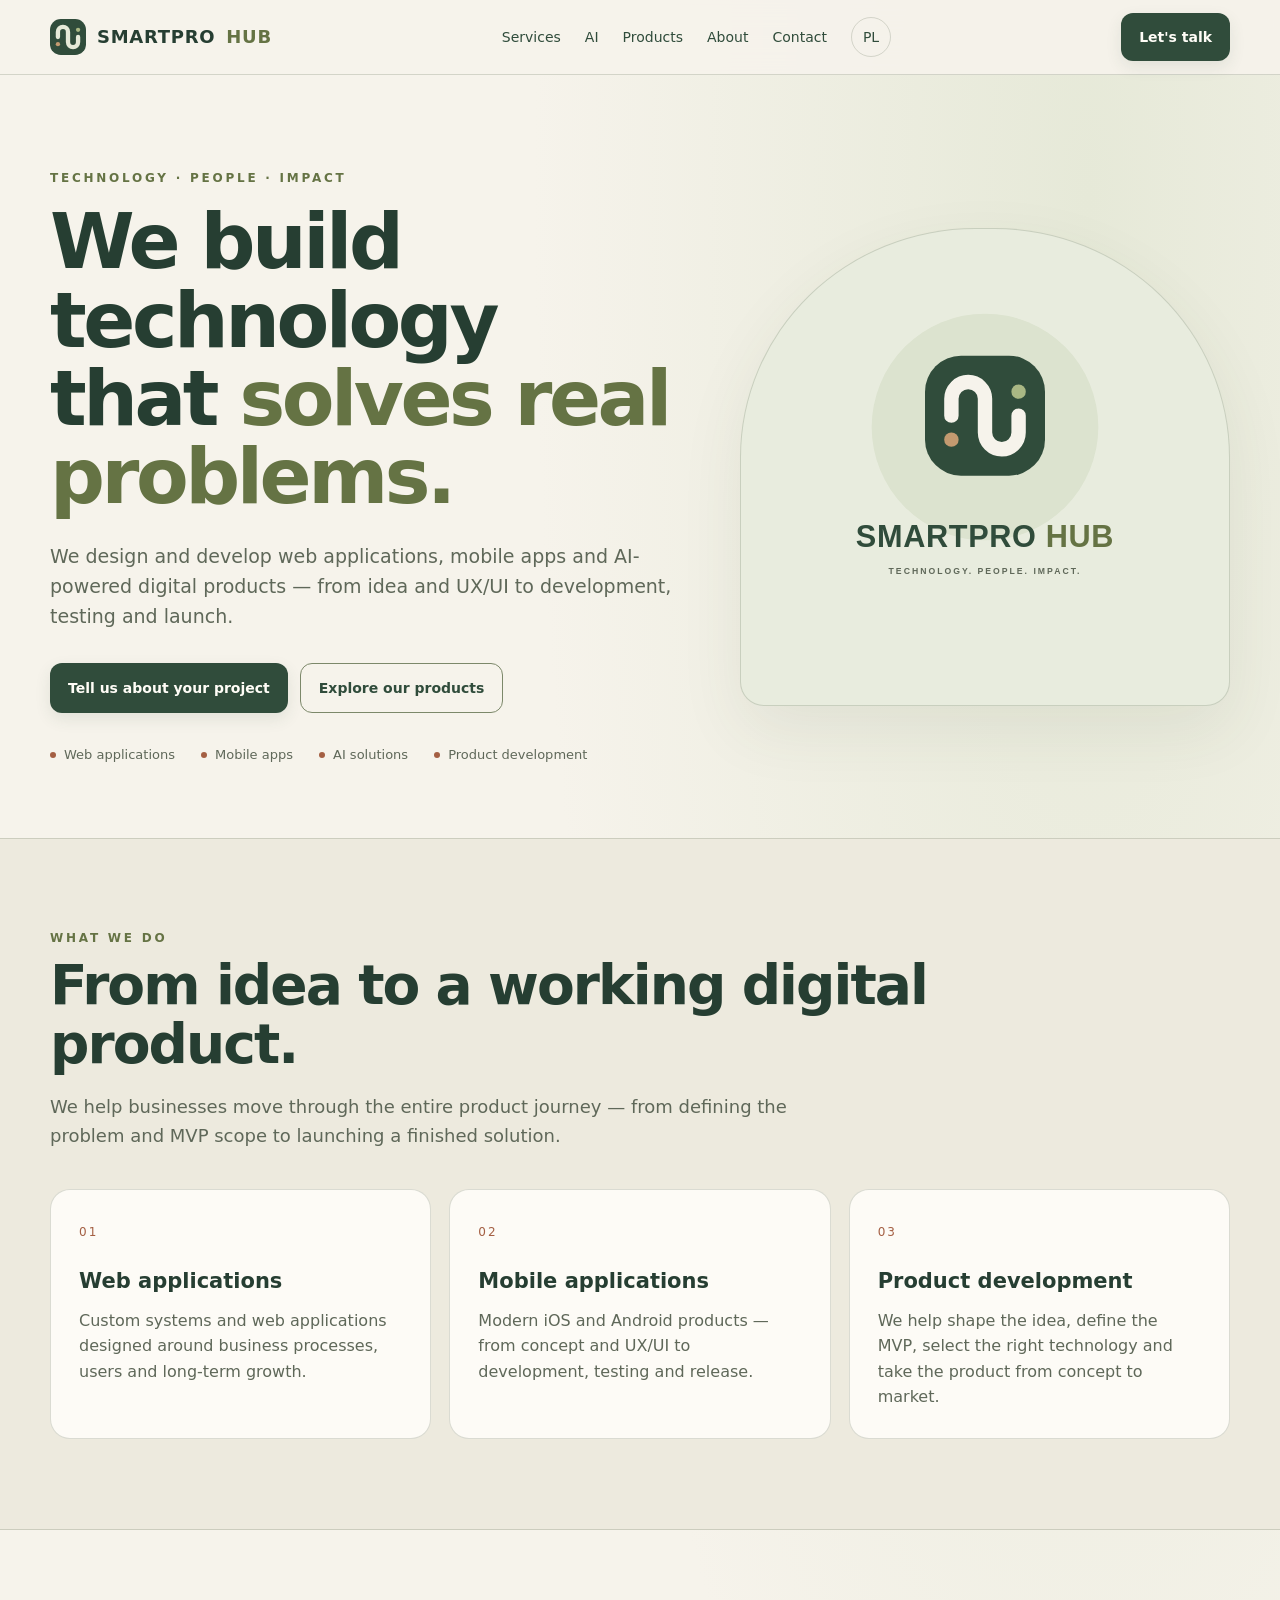
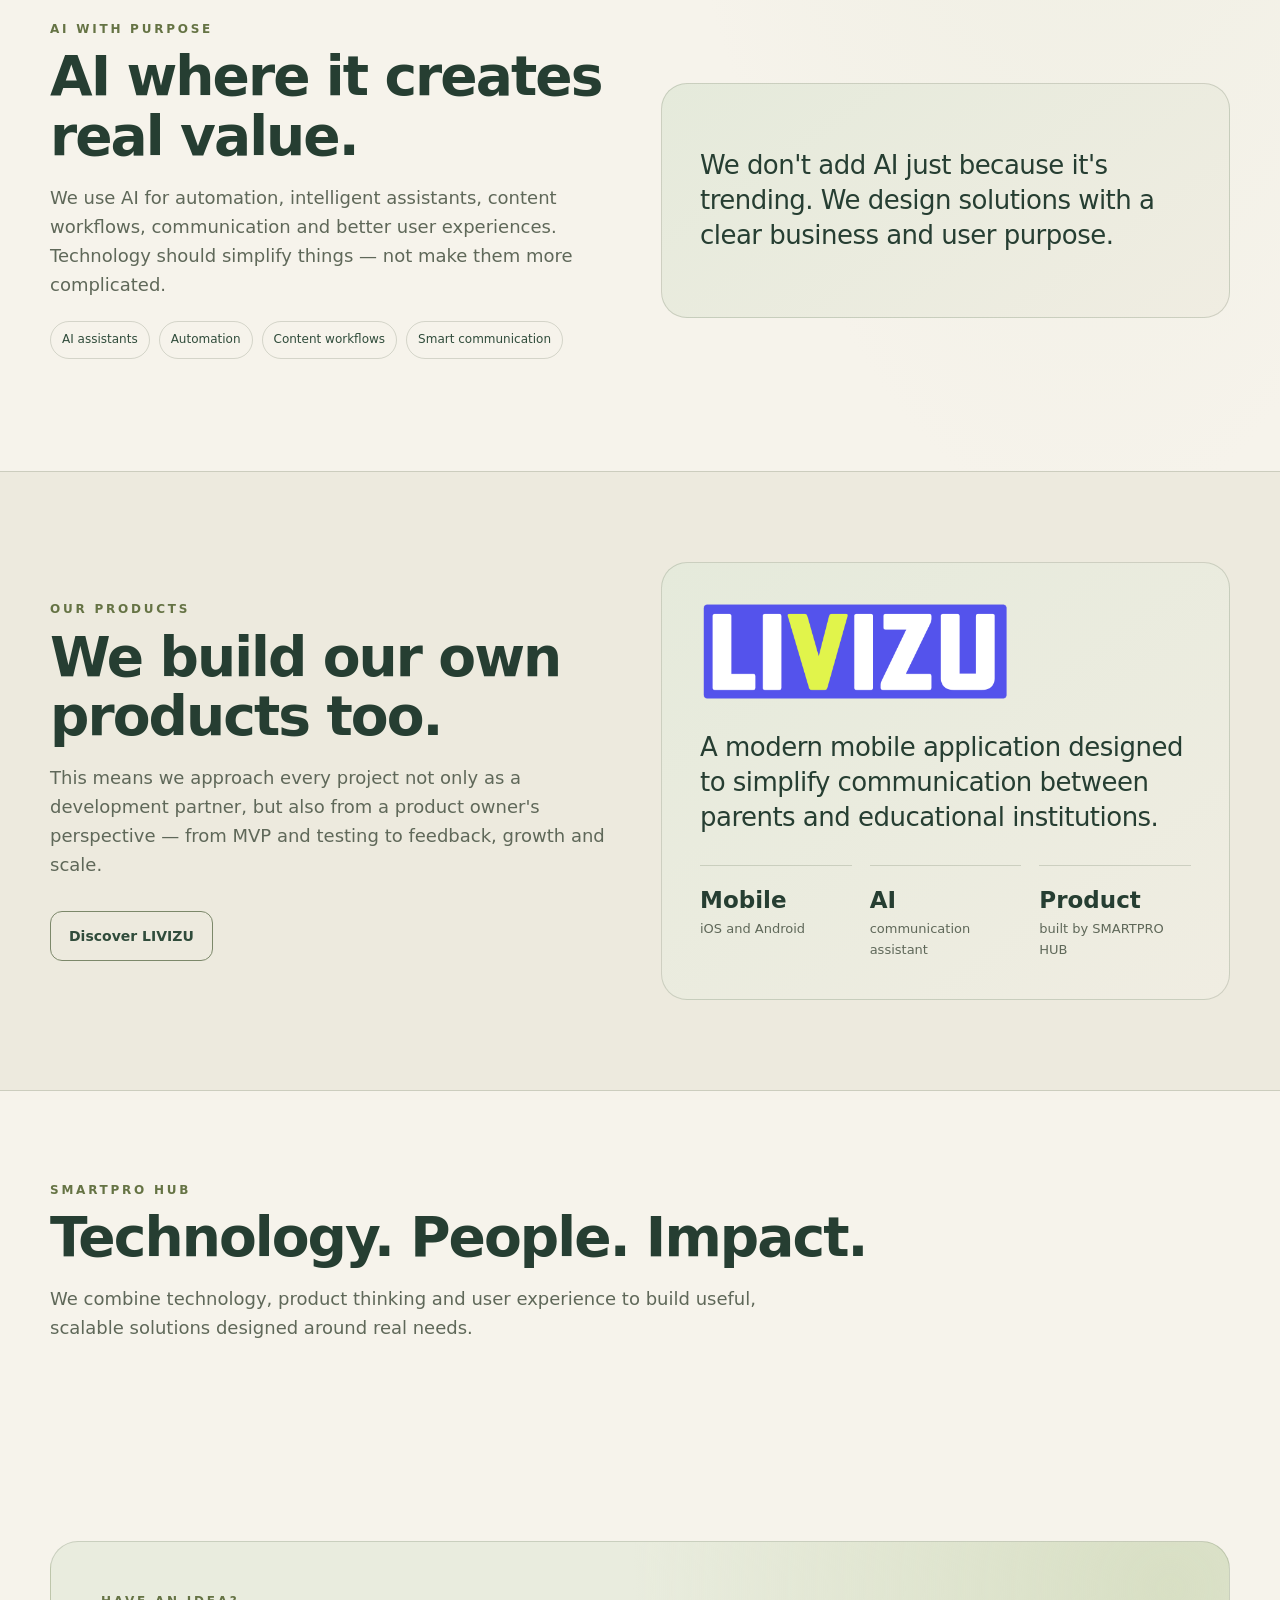
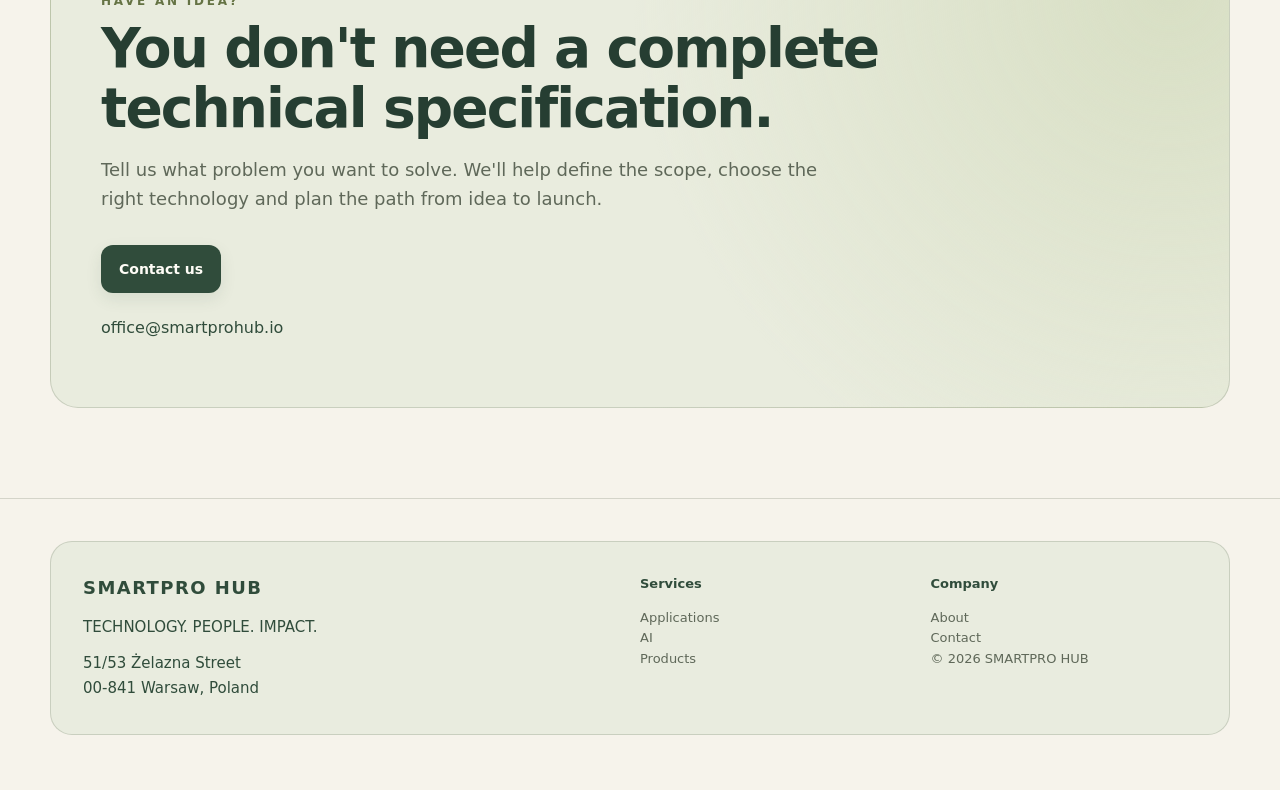
==== commit 2326f6d0: "Refresh branding with earth tones and connected logo" ====
--- a/en/index.html
+++ b/en/index.html
@@ -1,6 +1,6 @@
-<!doctype html><html lang="en"><head><meta charset="utf-8"><meta name="viewport" content="width=device-width,initial-scale=1"><title>SMARTPRO HUB | Web, Mobile & AI Development</title><meta name="description" content="SMARTPRO HUB designs and develops web and mobile applications and AI-powered digital products. From idea and UX/UI to development, testing and launch."><meta name="robots" content="index,follow,max-image-preview:large"><link rel="canonical" href="https://smartprohub.io/en/"><link rel="alternate" hreflang="pl" href="https://smartprohub.io/"><link rel="alternate" hreflang="en" href="https://smartprohub.io/en/"><link rel="alternate" hreflang="x-default" href="https://smartprohub.io/"><meta property="og:type" content="website"><meta property="og:title" content="SMARTPRO HUB | Web, Mobile & AI Development"><meta property="og:description" content="We build web applications, mobile apps and AI-powered digital products."><meta property="og:url" content="https://smartprohub.io/en/"><meta property="og:image" content="https://smartprohub.io/assets/smartprohub-logo.png"><meta name="twitter:card" content="summary_large_image"><link rel="stylesheet" href="/assets/style.css"><script type="application/ld+json">{"@context":"https://schema.org","@type":"Organization","name":"SMARTPRO HUB","url":"https://smartprohub.io/","logo":"https://smartprohub.io/assets/smartprohub-logo.png","description":"Web and mobile application development and AI-powered digital products."}</script></head><body>
-<header class="nav"><div class="container navin"><a class="brand" href="/en/">SMARTPRO <span>HUB</span></a><nav class="menu"><a href="#services">Services</a><a href="#ai">AI</a><a href="#products">Products</a><a href="#about">About</a><a href="#contact">Contact</a><a class="lang" href="/" hreflang="pl">PL</a></nav><a class="navcta" href="#contact">Let's talk</a><a class="mobile lang" href="/">PL</a></div></header>
-<main><section class="hero"><div class="container hero-grid"><div><div class="eyebrow">TECHNOLOGY · PEOPLE · IMPACT</div><h1>We build technology that <span class="gradient">solves real problems.</span></h1><p class="lead">We design and develop web applications, mobile apps and AI-powered digital products — from idea and UX/UI to development, testing and launch.</p><div class="actions"><a class="btn" href="#contact">Tell us about your project</a><a class="btn alt" href="#products">Explore our products</a></div><div class="trust"><span>Web applications</span><span>Mobile apps</span><span>AI solutions</span><span>Product development</span></div></div><div class="hero-logo"><img src="/assets/smartprohub-logo.png" alt="SMARTPRO HUB — Technology. People. Impact." width="1720" height="860"></div></div></section>
+<!doctype html><html lang="en"><head><meta charset="utf-8"><meta name="viewport" content="width=device-width,initial-scale=1"><title>SMARTPRO HUB | Web, Mobile & AI Development</title><meta name="description" content="SMARTPRO HUB designs and develops web and mobile applications and AI-powered digital products. From idea and UX/UI to development, testing and launch."><meta name="robots" content="index,follow,max-image-preview:large"><link rel="canonical" href="https://smartprohub.io/en/"><link rel="alternate" hreflang="pl" href="https://smartprohub.io/"><link rel="alternate" hreflang="en" href="https://smartprohub.io/en/"><link rel="alternate" hreflang="x-default" href="https://smartprohub.io/"><meta property="og:type" content="website"><meta property="og:title" content="SMARTPRO HUB | Web, Mobile & AI Development"><meta property="og:description" content="We build web applications, mobile apps and AI-powered digital products."><meta property="og:url" content="https://smartprohub.io/en/"><meta property="og:image" content="https://smartprohub.io/assets/smartprohub-logo.svg"><meta name="twitter:card" content="summary_large_image"><meta name="theme-color" content="#304c3b"><link rel="icon" href="/assets/smartprohub-mark.svg" type="image/svg+xml"><link rel="stylesheet" href="/assets/style.css"><script type="application/ld+json">{"@context":"https://schema.org","@type":"Organization","name":"SMARTPRO HUB","url":"https://smartprohub.io/","logo":"https://smartprohub.io/assets/smartprohub-logo.svg","description":"Web and mobile application development and AI-powered digital products."}</script></head><body>
+<header class="nav"><div class="container navin"><a class="brand" href="/en/"><img class="brand-icon" src="/assets/smartprohub-mark.svg" alt="" width="36" height="36">SMARTPRO <span>HUB</span></a><nav class="menu"><a href="#services">Services</a><a href="#ai">AI</a><a href="#products">Products</a><a href="#about">About</a><a href="#contact">Contact</a><a class="lang" href="/" hreflang="pl">PL</a></nav><a class="navcta" href="#contact">Let's talk</a><a class="mobile lang" href="/">PL</a></div></header>
+<main><section class="hero"><div class="container hero-grid"><div><div class="eyebrow">TECHNOLOGY · PEOPLE · IMPACT</div><h1>We build technology that <span class="gradient">solves real problems.</span></h1><p class="lead">We design and develop web applications, mobile apps and AI-powered digital products — from idea and UX/UI to development, testing and launch.</p><div class="actions"><a class="btn" href="#contact">Tell us about your project</a><a class="btn alt" href="#products">Explore our products</a></div><div class="trust"><span>Web applications</span><span>Mobile apps</span><span>AI solutions</span><span>Product development</span></div></div><div class="hero-logo"><img src="/assets/smartprohub-logo.svg" alt="SMARTPRO HUB — Technology. People. Impact." width="600" height="600"></div></div></section>
 <section id="services" class="section altbg"><div class="container"><div class="eyebrow">What we do</div><h2>From idea to a working digital product.</h2><p class="section-intro">We help businesses move through the entire product journey — from defining the problem and MVP scope to launching a finished solution.</p><div class="cards"><article class="card"><span class="num">01</span><h3>Web applications</h3><p>Custom systems and web applications designed around business processes, users and long-term growth.</p></article><article class="card"><span class="num">02</span><h3>Mobile applications</h3><p>Modern iOS and Android products — from concept and UX/UI to development, testing and release.</p></article><article class="card"><span class="num">03</span><h3>Product development</h3><p>We help shape the idea, define the MVP, select the right technology and take the product from concept to market.</p></article></div></div></section>
 <section id="ai" class="section"><div class="container two"><div><div class="eyebrow">AI with purpose</div><h2>AI where it creates real value.</h2><p class="section-intro">We use AI for automation, intelligent assistants, content workflows, communication and better user experiences. Technology should simplify things — not make them more complicated.</p><div class="tags"><span class="tag">AI assistants</span><span class="tag">Automation</span><span class="tag">Content workflows</span><span class="tag">Smart communication</span></div></div><div class="productbox"><p class="quote">We don't add AI just because it's trending. We design solutions with a clear business and user purpose.</p></div></div></section>
 <section id="products" class="section altbg"><div class="container two"><div><div class="eyebrow">Our products</div><h2>We build our own products too.</h2><p class="section-intro">This means we approach every project not only as a development partner, but also from a product owner's perspective — from MVP and testing to feedback, growth and scale.</p><div class="actions"><a class="btn alt" href="https://livizu.pl/" target="_blank" rel="noopener">Discover LIVIZU</a></div></div><div class="productbox"><img class="productlogo" src="/assets/livizu-logo.png" alt="LIVIZU"><p class="quote">A modern mobile application designed to simplify communication between parents and educational institutions.</p><div class="stats"><div class="stat"><b>Mobile</b><span>iOS and Android</span></div><div class="stat"><b>AI</b><span>communication assistant</span></div><div class="stat"><b>Product</b><span>built by SMARTPRO HUB</span></div></div></div></div></section>
--- a/assets/style.css
+++ b/assets/style.css
@@ -1,4 +1,9 @@
-:root{--bg:#05091a;--bg2:#0a1028;--text:#f7f9ff;--muted:#a9b2cb;--line:rgba(255,255,255,.10);--cyan:#17d6ef;--blue:#327bff;--violet:#7e45ff;--magenta:#ef18e7;--card:rgba(255,255,255,.055);--max:1180px}
-*{box-sizing:border-box}html{scroll-behavior:smooth}body{margin:0;font-family:Inter,ui-sans-serif,system-ui,-apple-system,BlinkMacSystemFont,"Segoe UI",sans-serif;background:radial-gradient(circle at 72% 8%,rgba(88,55,255,.20),transparent 31%),radial-gradient(circle at 18% 36%,rgba(0,216,255,.10),transparent 29%),var(--bg);color:var(--text);line-height:1.6}a{color:inherit;text-decoration:none}img{max-width:100%;display:block}.container{width:min(calc(100% - 40px),var(--max));margin:auto}.nav{position:sticky;top:0;z-index:50;background:rgba(5,9,26,.82);backdrop-filter:blur(15px);border-bottom:1px solid var(--line)}.navin{height:74px;display:flex;align-items:center;justify-content:space-between;gap:24px}.brand{font-weight:800;letter-spacing:.19em;font-size:18px}.brand span{background:linear-gradient(90deg,var(--cyan),var(--magenta));-webkit-background-clip:text;color:transparent}.menu{display:flex;gap:24px;align-items:center;font-size:14px;color:#dbe1f2}.menu a:hover{color:#fff}.lang{border:1px solid var(--line);padding:8px 11px;border-radius:999px}.navcta,.btn{display:inline-flex;align-items:center;justify-content:center;padding:13px 18px;border-radius:12px;font-weight:800;font-size:14px;background:linear-gradient(110deg,var(--cyan),var(--blue),var(--magenta));box-shadow:0 12px 35px rgba(76,69,255,.24)}.btn.alt{background:transparent;border:1px solid var(--line);box-shadow:none}.hero{padding:94px 0 72px;min-height:78vh;display:flex;align-items:center}.hero-grid{display:grid;grid-template-columns:1.12fr .88fr;gap:66px;align-items:center}.eyebrow{text-transform:uppercase;letter-spacing:.23em;font-size:12px;color:#8ee8ff;font-weight:800}.hero h1{font-size:clamp(48px,6vw,78px);line-height:1.02;letter-spacing:-.045em;margin:15px 0 24px;max-width:850px}.gradient{background:linear-gradient(90deg,#fff 4%,#95ecff 40%,#b89aff 67%,#ff8cf7);-webkit-background-clip:text;color:transparent}.lead{font-size:19px;color:var(--muted);max-width:720px}.actions{display:flex;gap:12px;margin-top:31px;flex-wrap:wrap}.hero-logo{border:1px solid var(--line);background:linear-gradient(145deg,rgba(255,255,255,.035),rgba(255,255,255,.01));border-radius:28px;padding:24px;box-shadow:0 30px 100px rgba(0,0,0,.32)}.hero-logo img{border-radius:19px}.trust{display:flex;gap:26px;flex-wrap:wrap;margin-top:32px;color:#8f99b9;font-size:13px}.section{padding:90px 0}.section.altbg{background:rgba(255,255,255,.018);border-top:1px solid var(--line);border-bottom:1px solid var(--line)}.section h2{font-size:clamp(34px,4.3vw,56px);line-height:1.08;letter-spacing:-.035em;margin:8px 0 17px;max-width:900px}.section-intro{color:var(--muted);max-width:760px;font-size:18px}.cards{display:grid;grid-template-columns:repeat(3,1fr);gap:18px;margin-top:38px}.card{background:var(--card);border:1px solid var(--line);border-radius:20px;padding:28px;min-height:230px;transition:.25s}.card:hover{transform:translateY(-4px);border-color:rgba(100,154,255,.38)}.num{font-size:12px;letter-spacing:.17em;color:#7e8fb9}.card h3{font-size:21px;margin:22px 0 9px}.card p{color:var(--muted);margin:0}.two{display:grid;grid-template-columns:1fr 1fr;gap:42px;align-items:center}.productbox{background:linear-gradient(145deg,rgba(83,81,255,.20),rgba(0,213,255,.06));border:1px solid var(--line);border-radius:26px;padding:38px}.productlogo{width:310px;max-width:80%;margin-bottom:28px}.tags{display:flex;flex-wrap:wrap;gap:9px;margin:22px 0}.tag{padding:8px 11px;border-radius:999px;border:1px solid var(--line);font-size:12px;color:#c7cee2}.quote{font-size:26px;line-height:1.35;letter-spacing:-.02em}.stats{display:grid;grid-template-columns:repeat(3,1fr);gap:18px;margin-top:30px}.stat{border-top:1px solid var(--line);padding-top:16px}.stat b{font-size:23px}.stat span{display:block;color:var(--muted);font-size:13px}.cta{padding:50px;border:1px solid var(--line);border-radius:28px;background:radial-gradient(circle at 80% 15%,rgba(238,22,231,.20),transparent 34%),radial-gradient(circle at 10% 85%,rgba(18,214,239,.15),transparent 32%),rgba(255,255,255,.045)}.contactline{margin-top:22px;color:#dce3f5}.contactline a{border-bottom:1px solid rgba(255,255,255,.28)}.footer{padding:42px 0 55px;color:#8e98b8;font-size:13px;border-top:1px solid var(--line)}.footer-grid{display:grid;grid-template-columns:2fr 1fr 1fr;gap:24px}.footer strong{color:#fff}.mobile{display:none}@media(max-width:900px){.menu{display:none}.mobile{display:inline}.hero{padding-top:65px}.hero-grid,.two{grid-template-columns:1fr}.hero-logo{max-width:650px}.cards{grid-template-columns:1fr}.stats{grid-template-columns:1fr}.footer-grid{grid-template-columns:1fr}.section{padding:68px 0}.cta{padding:32px}.brand{font-size:16px}}@media(max-width:540px){.container{width:min(calc(100% - 28px),var(--max))}.hero h1{font-size:44px}.navcta{display:none}.hero-logo{padding:10px}.section h2{font-size:36px}}
+:root{--bg:#f6f3eb;--bg2:#edeade;--text:#263e32;--muted:#5f6859;--line:rgba(58,76,46,.18);--olive:#657344;--forest:#304c3b;--clay:#a45f43;--card:#fdfbf6;--max:1180px}
+*{box-sizing:border-box}html{scroll-behavior:smooth}body{margin:0;font-family:Inter,ui-sans-serif,system-ui,-apple-system,BlinkMacSystemFont,"Segoe UI",sans-serif;background:radial-gradient(ellipse at 85% 5%,#e6e9d8 0,transparent 36%),var(--bg);color:var(--text);line-height:1.6}a{color:inherit;text-decoration:none}img{max-width:100%;display:block}.container{width:min(calc(100% - 40px),var(--max));margin:auto}.nav{position:sticky;top:0;z-index:50;background:rgba(246,243,235,.94);backdrop-filter:blur(15px);border-bottom:1px solid var(--line)}.navin{height:74px;display:flex;align-items:center;justify-content:space-between;gap:24px}.brand{display:flex;align-items:center;gap:11px;font-weight:800;letter-spacing:.04em;font-size:18px;white-space:nowrap}.brand-icon{width:36px;height:36px;flex-shrink:0}.brand span{color:var(--olive)}.menu{display:flex;gap:24px;align-items:center;font-size:14px;color:var(--forest)}.menu a:hover{color:var(--clay)}.lang{border:1px solid var(--line);padding:8px 11px;border-radius:999px}.navcta,.btn{display:inline-flex;align-items:center;justify-content:center;padding:13px 18px;border-radius:12px;font-weight:800;font-size:14px;background:var(--forest);color:#fffdf7;box-shadow:0 6px 16px rgba(48,76,59,.10)}.btn.alt{background:transparent;color:var(--forest);border:1px solid #7c886a;box-shadow:none}.btn:hover,.navcta:hover{background:#445d3c;color:#fffdf7}.btn.alt:hover{background:#e6e9da;color:var(--forest)}.hero{padding:94px 0 72px;min-height:78vh;display:flex;align-items:center}.hero-grid{display:grid;grid-template-columns:1.12fr .88fr;gap:66px;align-items:center}.eyebrow{text-transform:uppercase;letter-spacing:.23em;font-size:12px;color:var(--olive);font-weight:800}.hero h1{font-size:clamp(48px,6vw,78px);line-height:1.02;letter-spacing:-.045em;margin:15px 0 24px;max-width:850px}.gradient{color:var(--olive)}.lead{font-size:19px;color:var(--muted);max-width:720px}.actions{display:flex;gap:12px;margin-top:31px;flex-wrap:wrap}.hero-logo{border:1px solid var(--line);background:#e8ecde;border-radius:28px;padding:24px;box-shadow:0 24px 65px rgba(63,77,46,.08)}.hero-logo img{border-radius:19px}.trust{display:flex;gap:26px;flex-wrap:wrap;margin-top:32px;color:var(--muted);font-size:13px}.section{padding:90px 0}.section.altbg{background:var(--bg2);border-top:1px solid var(--line);border-bottom:1px solid var(--line)}.section h2{font-size:clamp(34px,4.3vw,56px);line-height:1.08;letter-spacing:-.035em;margin:8px 0 17px;max-width:900px}.section-intro{color:var(--muted);max-width:760px;font-size:18px}.cards{display:grid;grid-template-columns:repeat(3,1fr);gap:18px;margin-top:38px}.card{background:var(--card);border:1px solid var(--line);border-radius:20px;padding:28px;min-height:230px;transition:.25s}.card:hover{transform:translateY(-4px);border-color:#87946d}.num{font-size:12px;letter-spacing:.17em;color:var(--clay)}.card h3{font-size:21px;margin:22px 0 9px}.card p{color:var(--muted);margin:0}.two{display:grid;grid-template-columns:1fr 1fr;gap:42px;align-items:center}.productbox{background:linear-gradient(145deg,#e5eadb,#f0ede2);border:1px solid var(--line);border-radius:26px;padding:38px}.productlogo{width:310px;max-width:80%;margin-bottom:28px}.tags{display:flex;flex-wrap:wrap;gap:9px;margin:22px 0}.tag{padding:8px 11px;border-radius:999px;border:1px solid var(--line);font-size:12px;color:var(--forest)}.quote{font-size:26px;line-height:1.35;letter-spacing:-.02em}.stats{display:grid;grid-template-columns:repeat(3,1fr);gap:18px;margin-top:30px}.stat{border-top:1px solid var(--line);padding-top:16px}.stat b{font-size:23px}.stat span{display:block;color:var(--muted);font-size:13px}.cta{padding:50px;border:1px solid var(--line);border-radius:28px;background:radial-gradient(circle at 95% 10%,#d8dfc4,transparent 45%),#e9ecde}.contactline{margin-top:22px;color:var(--forest)}.contactline a{border-bottom:1px solid var(--line)}.footer{padding:42px 0 55px;color:var(--muted);font-size:13px;border-top:1px solid var(--line)}.footer-grid{display:grid;grid-template-columns:2fr 1fr 1fr;gap:24px}.footer strong{color:var(--forest)}.mobile{display:none}@media(max-width:900px){.menu{display:none}.mobile{display:inline}.hero{padding-top:65px}.hero-grid,.two{grid-template-columns:1fr}.hero-logo{max-width:650px}.cards{grid-template-columns:1fr}.stats{grid-template-columns:1fr}.footer-grid{grid-template-columns:1fr}.section{padding:68px 0}.cta{padding:32px}.brand{font-size:16px}}@media(max-width:540px){.container{width:min(calc(100% - 28px),var(--max))}.hero h1{font-size:44px}.navcta{display:none}.hero-logo{padding:10px}.section h2{font-size:36px}}
 .hero-logo img{width:100%;max-width:460px;height:auto;aspect-ratio:2/1;object-fit:contain;margin-inline:auto}
-.footer-grid{padding:32px;border:1px solid rgba(23,214,239,.5);border-radius:22px;background:linear-gradient(135deg,rgba(23,214,239,.08),rgba(126,69,255,.1),rgba(239,24,231,.07));box-shadow:0 18px 55px rgba(0,0,0,.22)}.footer-brand{font-size:15px;color:#cbd3e8}.footer-brand strong{font-size:18px;letter-spacing:.08em}.footer-brand address{font-style:normal;font-size:15px;line-height:1.7;color:#cbd3e8}.footer-brand p{margin:12px 0}
+.footer-grid{padding:32px;border:1px solid var(--line);border-radius:22px;background:#e9ecdf;box-shadow:none}.footer-brand{font-size:15px;color:var(--forest)}.footer-brand strong{font-size:18px;letter-spacing:.08em}.footer-brand address{font-style:normal;font-size:15px;line-height:1.7;color:var(--forest)}.footer-brand p{margin:12px 0}
+@media(max-width:900px){.hero-logo{order:-1;margin-inline:0}.hero-logo img{margin-inline:0}}
+
+/* Warm, human-scale details and accessible navigation. */
+::selection{background:#d7dfc3;color:#263e32}a:focus-visible{outline:3px solid var(--clay);outline-offset:5px}section[id]{scroll-margin-top:96px}.trust span{display:flex;align-items:center;gap:8px}.trust span::before{content:"";width:6px;height:6px;border-radius:50%;background:#a45f43}.hero-logo{padding:38px 20px;border-radius:48% 48% 24px 24px}.hero-logo img{aspect-ratio:1/1;max-width:400px}.hero h1{font-weight:650}.card h3{font-weight:650}@media(prefers-reduced-motion:reduce){html{scroll-behavior:auto}.card{transition:none}.card:hover{transform:none}}
+@media(max-width:900px){.hero-logo{width:min(100%,360px);padding:10px 18px;margin-inline:auto}.hero-logo img{max-width:300px}.hero-grid{gap:36px}.hero{padding-top:36px}}
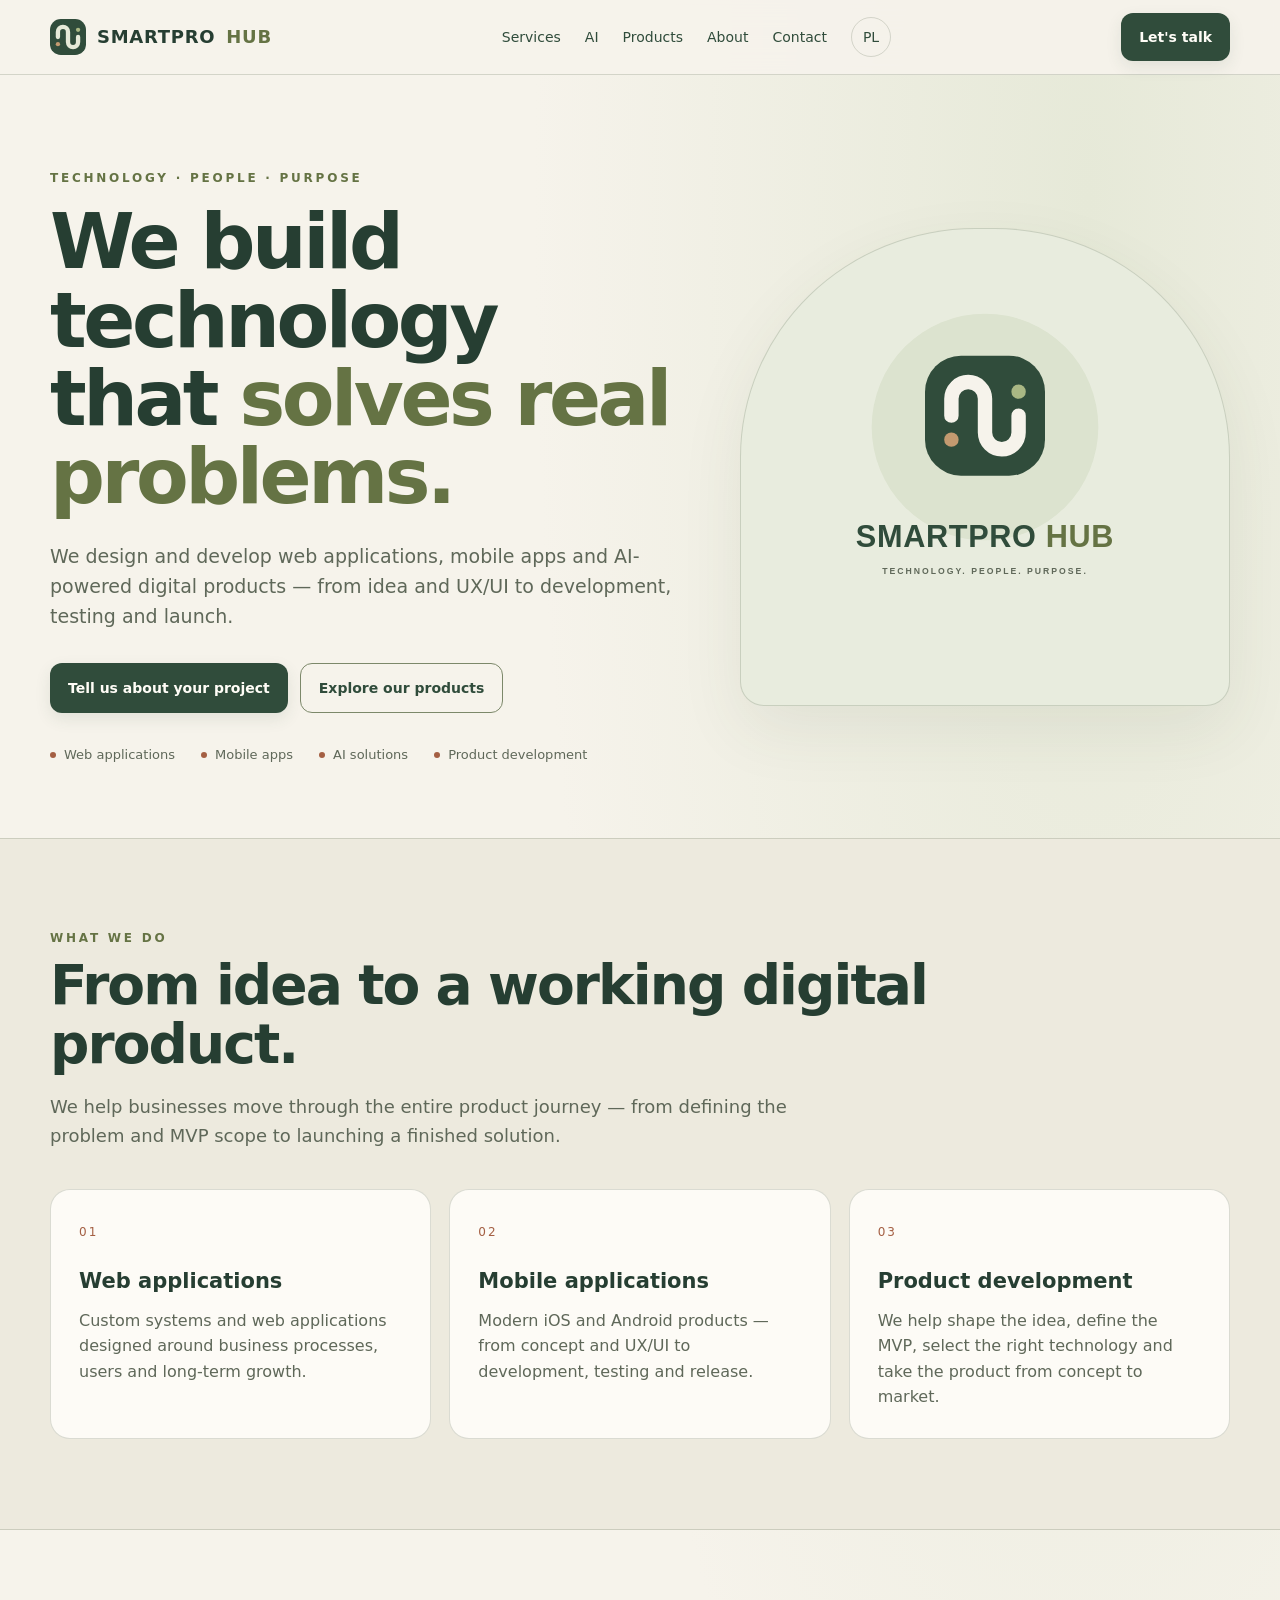
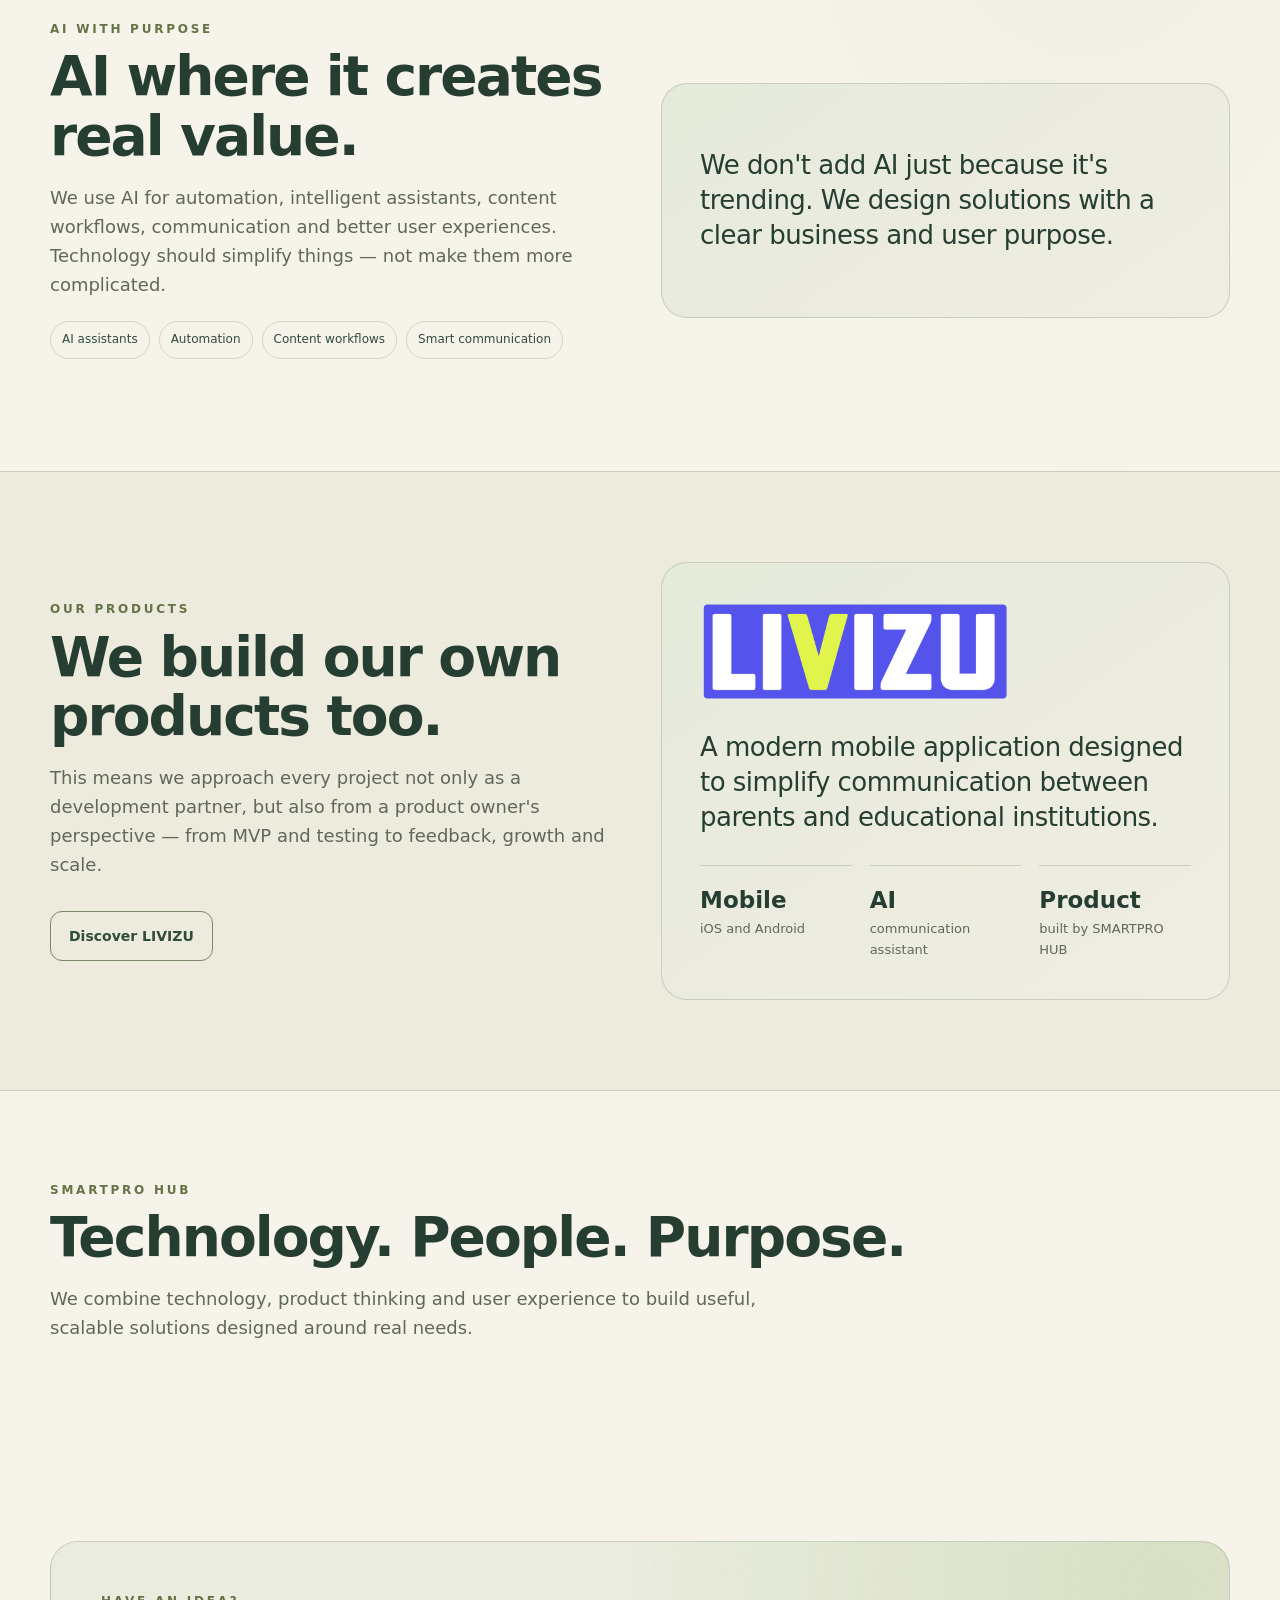
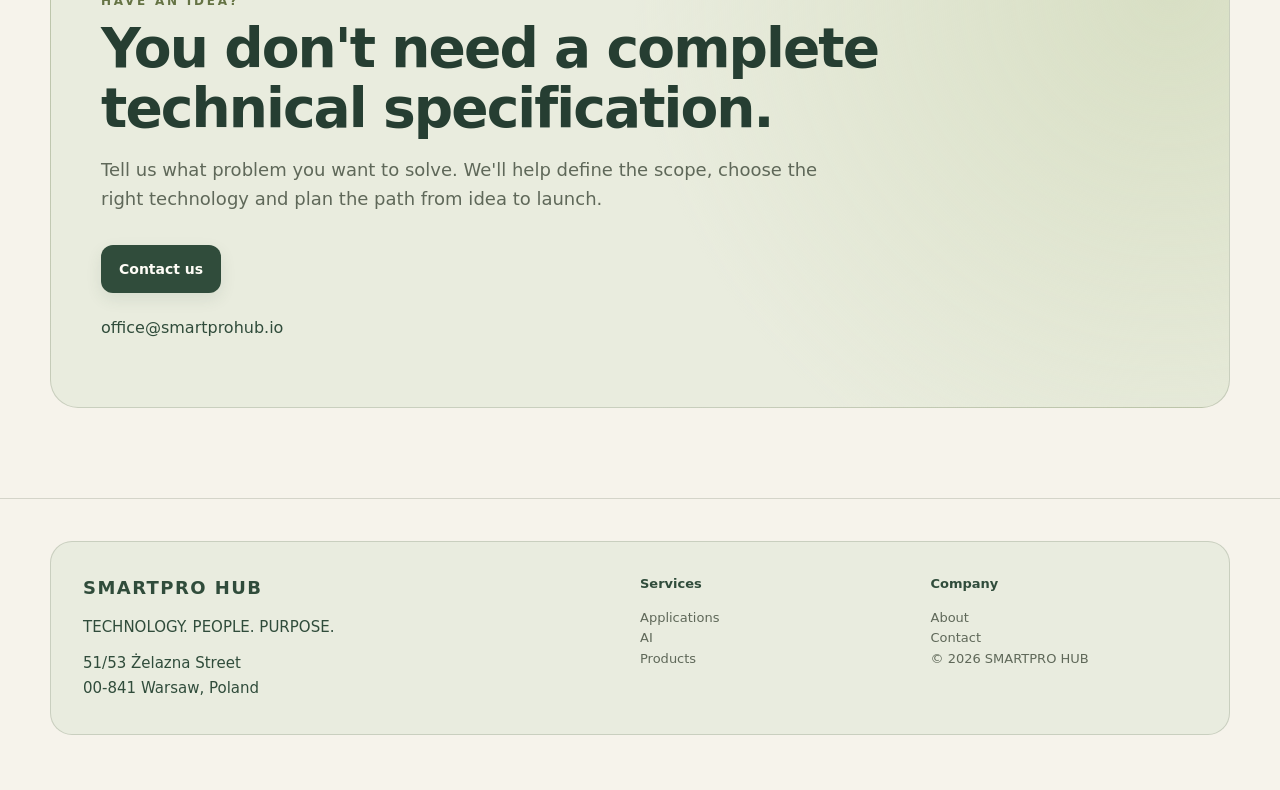
==== commit 0b1ea734: "Replace Impact with Purpose in brand slogan" ====
--- a/en/index.html
+++ b/en/index.html
@@ -1,9 +1,9 @@
 <!doctype html><html lang="en"><head><meta charset="utf-8"><meta name="viewport" content="width=device-width,initial-scale=1"><title>SMARTPRO HUB | Web, Mobile & AI Development</title><meta name="description" content="SMARTPRO HUB designs and develops web and mobile applications and AI-powered digital products. From idea and UX/UI to development, testing and launch."><meta name="robots" content="index,follow,max-image-preview:large"><link rel="canonical" href="https://smartprohub.io/en/"><link rel="alternate" hreflang="pl" href="https://smartprohub.io/"><link rel="alternate" hreflang="en" href="https://smartprohub.io/en/"><link rel="alternate" hreflang="x-default" href="https://smartprohub.io/"><meta property="og:type" content="website"><meta property="og:title" content="SMARTPRO HUB | Web, Mobile & AI Development"><meta property="og:description" content="We build web applications, mobile apps and AI-powered digital products."><meta property="og:url" content="https://smartprohub.io/en/"><meta property="og:image" content="https://smartprohub.io/assets/smartprohub-logo.svg"><meta name="twitter:card" content="summary_large_image"><meta name="theme-color" content="#304c3b"><link rel="icon" href="/assets/smartprohub-mark.svg" type="image/svg+xml"><link rel="stylesheet" href="/assets/style.css"><script type="application/ld+json">{"@context":"https://schema.org","@type":"Organization","name":"SMARTPRO HUB","url":"https://smartprohub.io/","logo":"https://smartprohub.io/assets/smartprohub-logo.svg","description":"Web and mobile application development and AI-powered digital products."}</script></head><body>
 <header class="nav"><div class="container navin"><a class="brand" href="/en/"><img class="brand-icon" src="/assets/smartprohub-mark.svg" alt="" width="36" height="36">SMARTPRO <span>HUB</span></a><nav class="menu"><a href="#services">Services</a><a href="#ai">AI</a><a href="#products">Products</a><a href="#about">About</a><a href="#contact">Contact</a><a class="lang" href="/" hreflang="pl">PL</a></nav><a class="navcta" href="#contact">Let's talk</a><a class="mobile lang" href="/">PL</a></div></header>
-<main><section class="hero"><div class="container hero-grid"><div><div class="eyebrow">TECHNOLOGY · PEOPLE · IMPACT</div><h1>We build technology that <span class="gradient">solves real problems.</span></h1><p class="lead">We design and develop web applications, mobile apps and AI-powered digital products — from idea and UX/UI to development, testing and launch.</p><div class="actions"><a class="btn" href="#contact">Tell us about your project</a><a class="btn alt" href="#products">Explore our products</a></div><div class="trust"><span>Web applications</span><span>Mobile apps</span><span>AI solutions</span><span>Product development</span></div></div><div class="hero-logo"><img src="/assets/smartprohub-logo.svg" alt="SMARTPRO HUB — Technology. People. Impact." width="600" height="600"></div></div></section>
+<main><section class="hero"><div class="container hero-grid"><div><div class="eyebrow">TECHNOLOGY · PEOPLE · PURPOSE</div><h1>We build technology that <span class="gradient">solves real problems.</span></h1><p class="lead">We design and develop web applications, mobile apps and AI-powered digital products — from idea and UX/UI to development, testing and launch.</p><div class="actions"><a class="btn" href="#contact">Tell us about your project</a><a class="btn alt" href="#products">Explore our products</a></div><div class="trust"><span>Web applications</span><span>Mobile apps</span><span>AI solutions</span><span>Product development</span></div></div><div class="hero-logo"><img src="/assets/smartprohub-logo.svg" alt="SMARTPRO HUB — Technology. People. Purpose." width="600" height="600"></div></div></section>
 <section id="services" class="section altbg"><div class="container"><div class="eyebrow">What we do</div><h2>From idea to a working digital product.</h2><p class="section-intro">We help businesses move through the entire product journey — from defining the problem and MVP scope to launching a finished solution.</p><div class="cards"><article class="card"><span class="num">01</span><h3>Web applications</h3><p>Custom systems and web applications designed around business processes, users and long-term growth.</p></article><article class="card"><span class="num">02</span><h3>Mobile applications</h3><p>Modern iOS and Android products — from concept and UX/UI to development, testing and release.</p></article><article class="card"><span class="num">03</span><h3>Product development</h3><p>We help shape the idea, define the MVP, select the right technology and take the product from concept to market.</p></article></div></div></section>
 <section id="ai" class="section"><div class="container two"><div><div class="eyebrow">AI with purpose</div><h2>AI where it creates real value.</h2><p class="section-intro">We use AI for automation, intelligent assistants, content workflows, communication and better user experiences. Technology should simplify things — not make them more complicated.</p><div class="tags"><span class="tag">AI assistants</span><span class="tag">Automation</span><span class="tag">Content workflows</span><span class="tag">Smart communication</span></div></div><div class="productbox"><p class="quote">We don't add AI just because it's trending. We design solutions with a clear business and user purpose.</p></div></div></section>
 <section id="products" class="section altbg"><div class="container two"><div><div class="eyebrow">Our products</div><h2>We build our own products too.</h2><p class="section-intro">This means we approach every project not only as a development partner, but also from a product owner's perspective — from MVP and testing to feedback, growth and scale.</p><div class="actions"><a class="btn alt" href="https://livizu.pl/" target="_blank" rel="noopener">Discover LIVIZU</a></div></div><div class="productbox"><img class="productlogo" src="/assets/livizu-logo.png" alt="LIVIZU"><p class="quote">A modern mobile application designed to simplify communication between parents and educational institutions.</p><div class="stats"><div class="stat"><b>Mobile</b><span>iOS and Android</span></div><div class="stat"><b>AI</b><span>communication assistant</span></div><div class="stat"><b>Product</b><span>built by SMARTPRO HUB</span></div></div></div></div></section>
-<section id="about" class="section"><div class="container"><div class="eyebrow">SMARTPRO HUB</div><h2>Technology. People. Impact.</h2><p class="section-intro">We combine technology, product thinking and user experience to build useful, scalable solutions designed around real needs.</p></div></section>
+<section id="about" class="section"><div class="container"><div class="eyebrow">SMARTPRO HUB</div><h2>Technology. People. Purpose.</h2><p class="section-intro">We combine technology, product thinking and user experience to build useful, scalable solutions designed around real needs.</p></div></section>
 <section id="contact" class="section"><div class="container cta"><div class="eyebrow">Have an idea?</div><h2>You don't need a complete technical specification.</h2><p class="section-intro">Tell us what problem you want to solve. We'll help define the scope, choose the right technology and plan the path from idea to launch.</p><div class="actions"><a class="btn" href="mailto:office@smartprohub.io?subject=Project%20inquiry">Contact us</a></div><p class="contactline">office@smartprohub.io</p></div></section></main>
-<footer class="footer"><div class="container footer-grid"><div class="footer-brand"><strong>SMARTPRO HUB</strong><p>TECHNOLOGY. PEOPLE. IMPACT.</p><address>51/53 Żelazna Street<br>00-841 Warsaw, Poland</address></div><div><strong>Services</strong><p><a href="#services">Applications</a><br><a href="#ai">AI</a><br><a href="#products">Products</a></p></div><div><strong>Company</strong><p><a href="#about">About</a><br><a href="#contact">Contact</a><br>© <span data-year></span> SMARTPRO HUB</p></div></div></footer><script src="/assets/app.js"></script></body></html>
+<footer class="footer"><div class="container footer-grid"><div class="footer-brand"><strong>SMARTPRO HUB</strong><p>TECHNOLOGY. PEOPLE. PURPOSE.</p><address>51/53 Żelazna Street<br>00-841 Warsaw, Poland</address></div><div><strong>Services</strong><p><a href="#services">Applications</a><br><a href="#ai">AI</a><br><a href="#products">Products</a></p></div><div><strong>Company</strong><p><a href="#about">About</a><br><a href="#contact">Contact</a><br>© <span data-year></span> SMARTPRO HUB</p></div></div></footer><script src="/assets/app.js"></script></body></html>
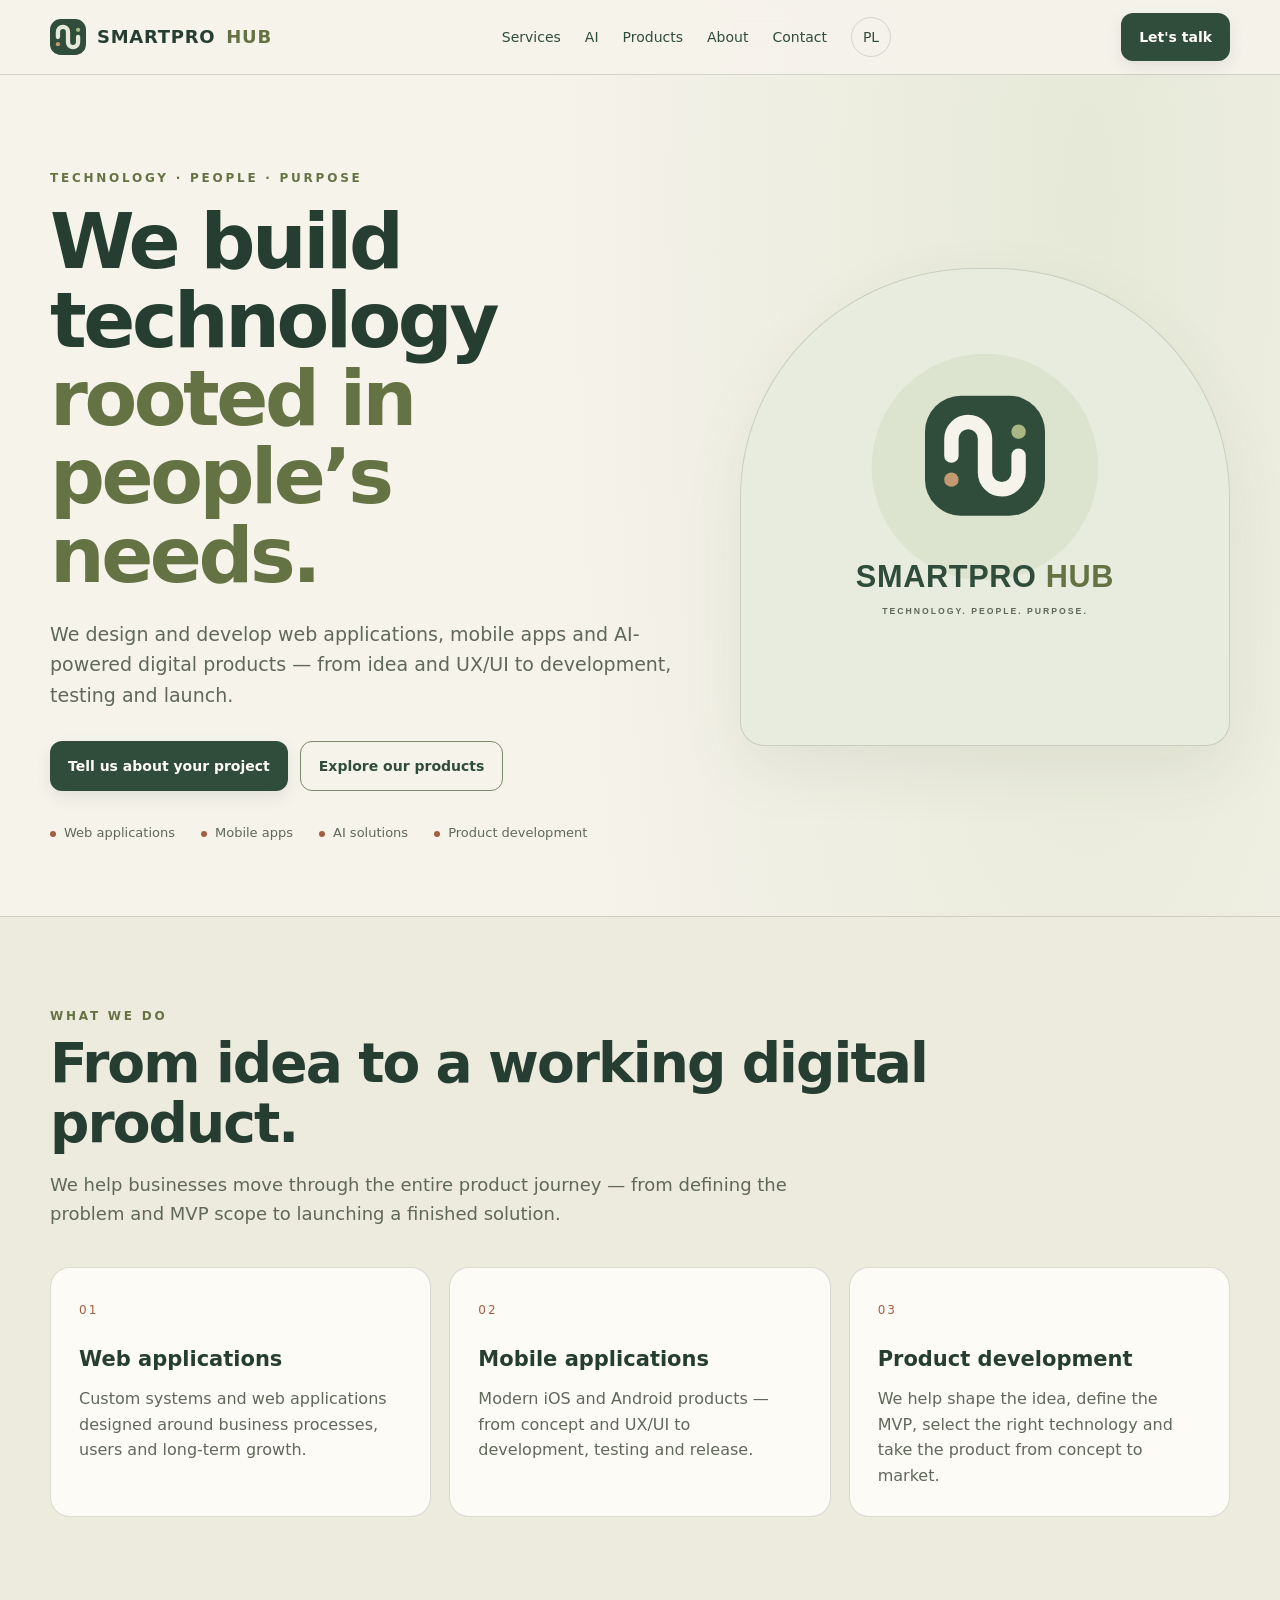
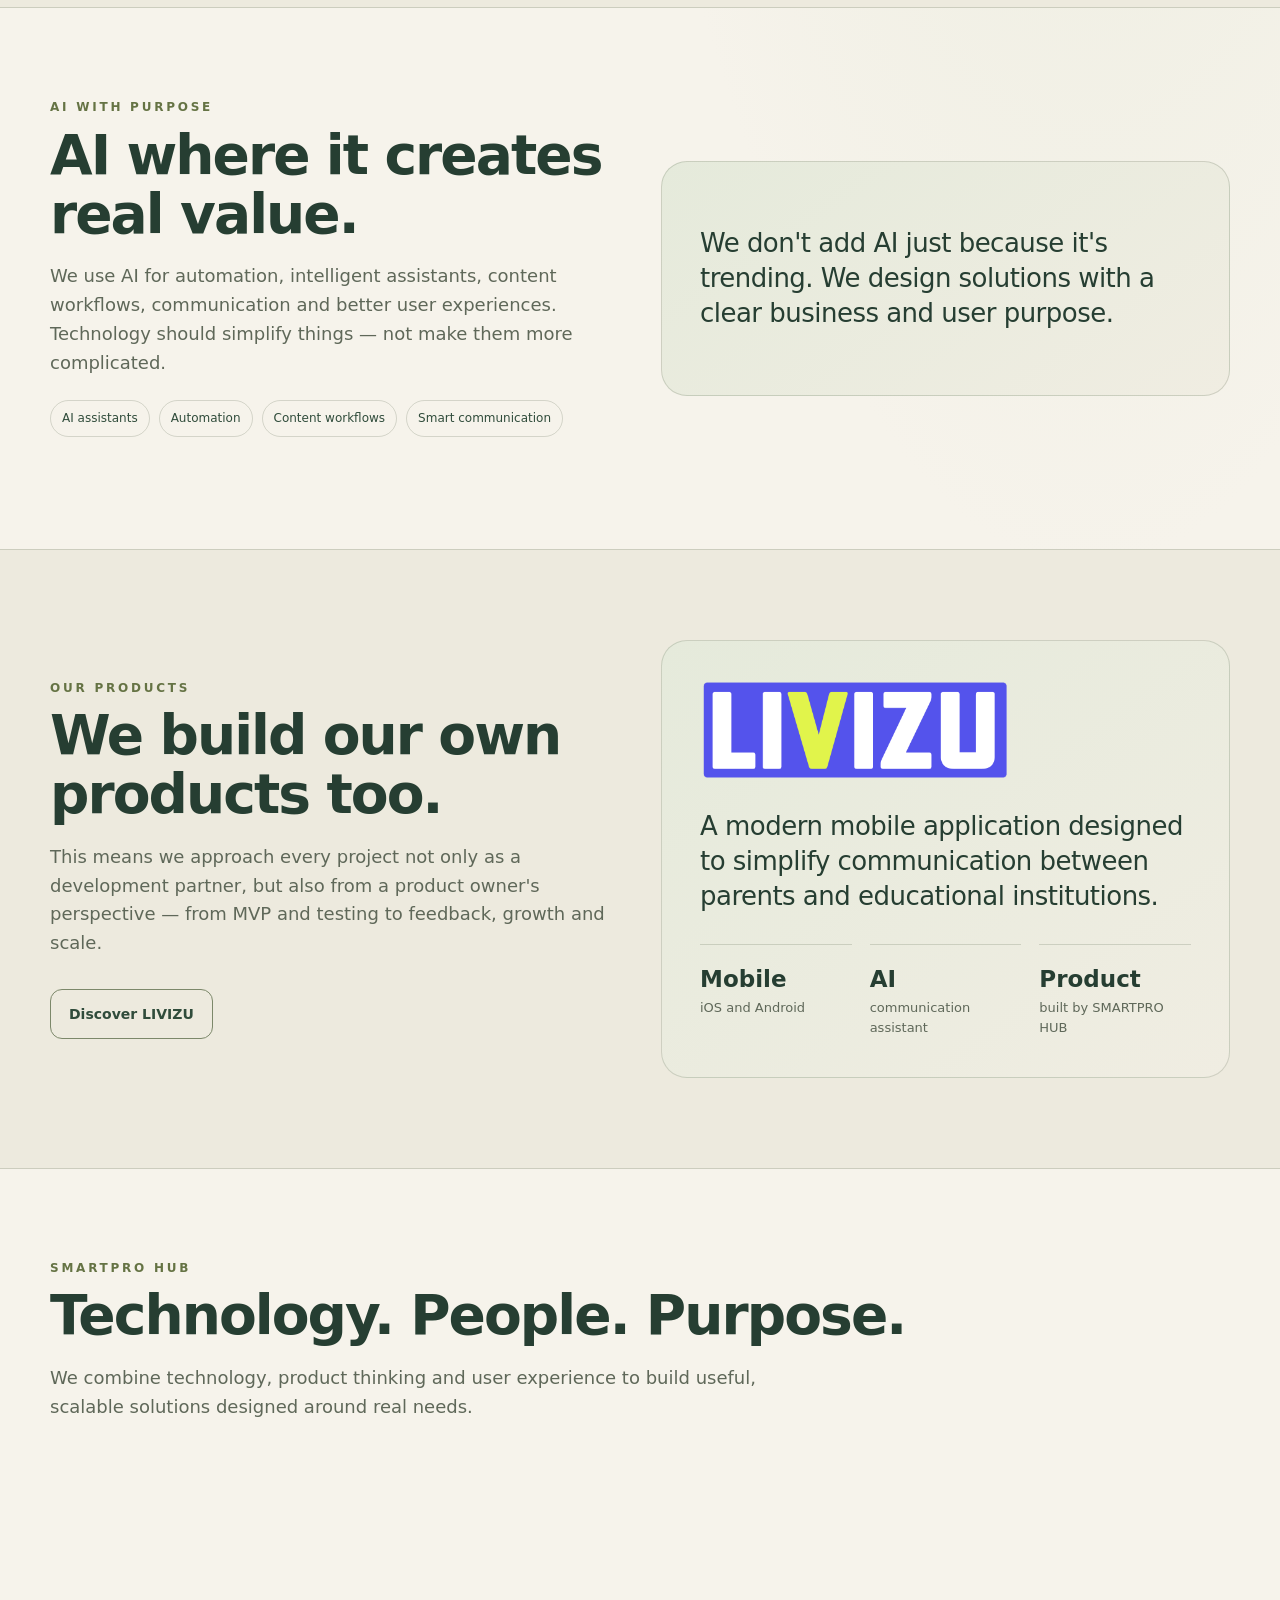
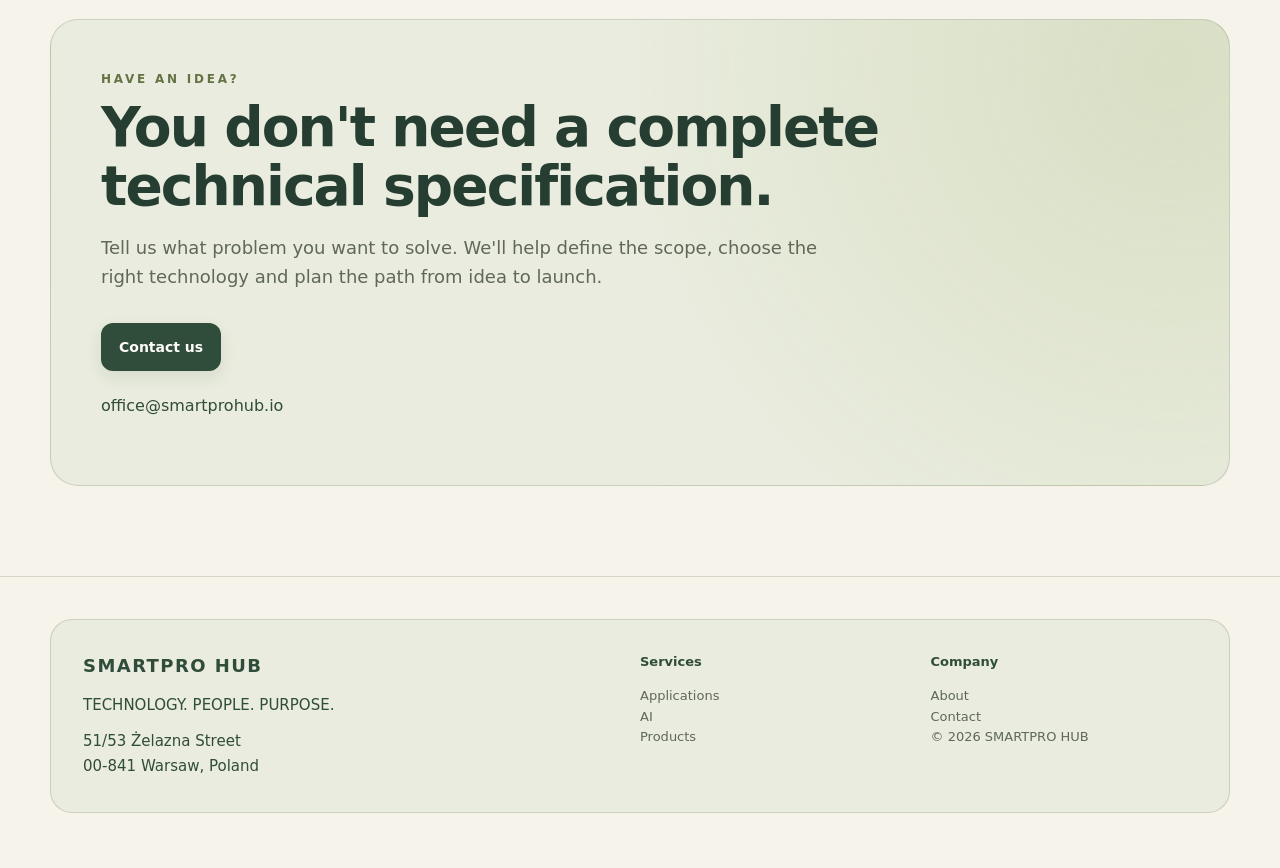
==== commit 4c3c74f8: "Align English homepage headline and title with Polish version" ====
--- a/en/index.html
+++ b/en/index.html
@@ -1,6 +1,6 @@
-<!doctype html><html lang="en"><head><meta charset="utf-8"><meta name="viewport" content="width=device-width,initial-scale=1"><title>SMARTPRO HUB | Web, Mobile & AI Development</title><meta name="description" content="SMARTPRO HUB designs and develops web and mobile applications and AI-powered digital products. From idea and UX/UI to development, testing and launch."><meta name="robots" content="index,follow,max-image-preview:large"><link rel="canonical" href="https://smartprohub.io/en/"><link rel="alternate" hreflang="pl" href="https://smartprohub.io/"><link rel="alternate" hreflang="en" href="https://smartprohub.io/en/"><link rel="alternate" hreflang="x-default" href="https://smartprohub.io/"><meta property="og:type" content="website"><meta property="og:title" content="SMARTPRO HUB | Web, Mobile & AI Development"><meta property="og:description" content="We build web applications, mobile apps and AI-powered digital products."><meta property="og:url" content="https://smartprohub.io/en/"><meta property="og:image" content="https://smartprohub.io/assets/smartprohub-logo.svg"><meta name="twitter:card" content="summary_large_image"><meta name="theme-color" content="#304c3b"><link rel="icon" href="/assets/smartprohub-mark.svg" type="image/svg+xml"><link rel="stylesheet" href="/assets/style.css"><script type="application/ld+json">{"@context":"https://schema.org","@type":"Organization","name":"SMARTPRO HUB","url":"https://smartprohub.io/","logo":"https://smartprohub.io/assets/smartprohub-logo.svg","description":"Web and mobile application development and AI-powered digital products."}</script></head><body>
+<!doctype html><html lang="en"><head><meta charset="utf-8"><meta name="viewport" content="width=device-width,initial-scale=1"><title>SMARTPRO HUB | Mobile and Web Applications</title><meta name="description" content="SMARTPRO HUB designs and develops web and mobile applications and AI-powered digital products. From idea and UX/UI to development, testing and launch."><meta name="robots" content="index,follow,max-image-preview:large"><link rel="canonical" href="https://smartprohub.io/en/"><link rel="alternate" hreflang="pl" href="https://smartprohub.io/"><link rel="alternate" hreflang="en" href="https://smartprohub.io/en/"><link rel="alternate" hreflang="x-default" href="https://smartprohub.io/"><meta property="og:type" content="website"><meta property="og:title" content="SMARTPRO HUB | Mobile and Web Applications"><meta property="og:description" content="We build web applications, mobile apps and AI-powered digital products."><meta property="og:url" content="https://smartprohub.io/en/"><meta property="og:image" content="https://smartprohub.io/assets/smartprohub-logo.svg"><meta name="twitter:card" content="summary_large_image"><meta name="theme-color" content="#304c3b"><link rel="icon" href="/assets/smartprohub-mark.svg" type="image/svg+xml"><link rel="stylesheet" href="/assets/style.css"><script type="application/ld+json">{"@context":"https://schema.org","@type":"Organization","name":"SMARTPRO HUB","url":"https://smartprohub.io/","logo":"https://smartprohub.io/assets/smartprohub-logo.svg","description":"Web and mobile application development and AI-powered digital products."}</script></head><body>
 <header class="nav"><div class="container navin"><a class="brand" href="/en/"><img class="brand-icon" src="/assets/smartprohub-mark.svg" alt="" width="36" height="36">SMARTPRO <span>HUB</span></a><nav class="menu"><a href="#services">Services</a><a href="#ai">AI</a><a href="#products">Products</a><a href="#about">About</a><a href="#contact">Contact</a><a class="lang" href="/" hreflang="pl">PL</a></nav><a class="navcta" href="#contact">Let's talk</a><a class="mobile lang" href="/">PL</a></div></header>
-<main><section class="hero"><div class="container hero-grid"><div><div class="eyebrow">TECHNOLOGY · PEOPLE · PURPOSE</div><h1>We build technology that <span class="gradient">solves real problems.</span></h1><p class="lead">We design and develop web applications, mobile apps and AI-powered digital products — from idea and UX/UI to development, testing and launch.</p><div class="actions"><a class="btn" href="#contact">Tell us about your project</a><a class="btn alt" href="#products">Explore our products</a></div><div class="trust"><span>Web applications</span><span>Mobile apps</span><span>AI solutions</span><span>Product development</span></div></div><div class="hero-logo"><img src="/assets/smartprohub-logo.svg" alt="SMARTPRO HUB — Technology. People. Purpose." width="600" height="600"></div></div></section>
+<main><section class="hero"><div class="container hero-grid"><div><div class="eyebrow">TECHNOLOGY · PEOPLE · PURPOSE</div><h1>We build technology <span class="gradient">rooted in people’s needs.</span></h1><p class="lead">We design and develop web applications, mobile apps and AI-powered digital products — from idea and UX/UI to development, testing and launch.</p><div class="actions"><a class="btn" href="#contact">Tell us about your project</a><a class="btn alt" href="#products">Explore our products</a></div><div class="trust"><span>Web applications</span><span>Mobile apps</span><span>AI solutions</span><span>Product development</span></div></div><div class="hero-logo"><img src="/assets/smartprohub-logo.svg" alt="SMARTPRO HUB — Technology. People. Purpose." width="600" height="600"></div></div></section>
 <section id="services" class="section altbg"><div class="container"><div class="eyebrow">What we do</div><h2>From idea to a working digital product.</h2><p class="section-intro">We help businesses move through the entire product journey — from defining the problem and MVP scope to launching a finished solution.</p><div class="cards"><article class="card"><span class="num">01</span><h3>Web applications</h3><p>Custom systems and web applications designed around business processes, users and long-term growth.</p></article><article class="card"><span class="num">02</span><h3>Mobile applications</h3><p>Modern iOS and Android products — from concept and UX/UI to development, testing and release.</p></article><article class="card"><span class="num">03</span><h3>Product development</h3><p>We help shape the idea, define the MVP, select the right technology and take the product from concept to market.</p></article></div></div></section>
 <section id="ai" class="section"><div class="container two"><div><div class="eyebrow">AI with purpose</div><h2>AI where it creates real value.</h2><p class="section-intro">We use AI for automation, intelligent assistants, content workflows, communication and better user experiences. Technology should simplify things — not make them more complicated.</p><div class="tags"><span class="tag">AI assistants</span><span class="tag">Automation</span><span class="tag">Content workflows</span><span class="tag">Smart communication</span></div></div><div class="productbox"><p class="quote">We don't add AI just because it's trending. We design solutions with a clear business and user purpose.</p></div></div></section>
 <section id="products" class="section altbg"><div class="container two"><div><div class="eyebrow">Our products</div><h2>We build our own products too.</h2><p class="section-intro">This means we approach every project not only as a development partner, but also from a product owner's perspective — from MVP and testing to feedback, growth and scale.</p><div class="actions"><a class="btn alt" href="https://livizu.pl/" target="_blank" rel="noopener">Discover LIVIZU</a></div></div><div class="productbox"><img class="productlogo" src="/assets/livizu-logo.png" alt="LIVIZU"><p class="quote">A modern mobile application designed to simplify communication between parents and educational institutions.</p><div class="stats"><div class="stat"><b>Mobile</b><span>iOS and Android</span></div><div class="stat"><b>AI</b><span>communication assistant</span></div><div class="stat"><b>Product</b><span>built by SMARTPRO HUB</span></div></div></div></div></section>
